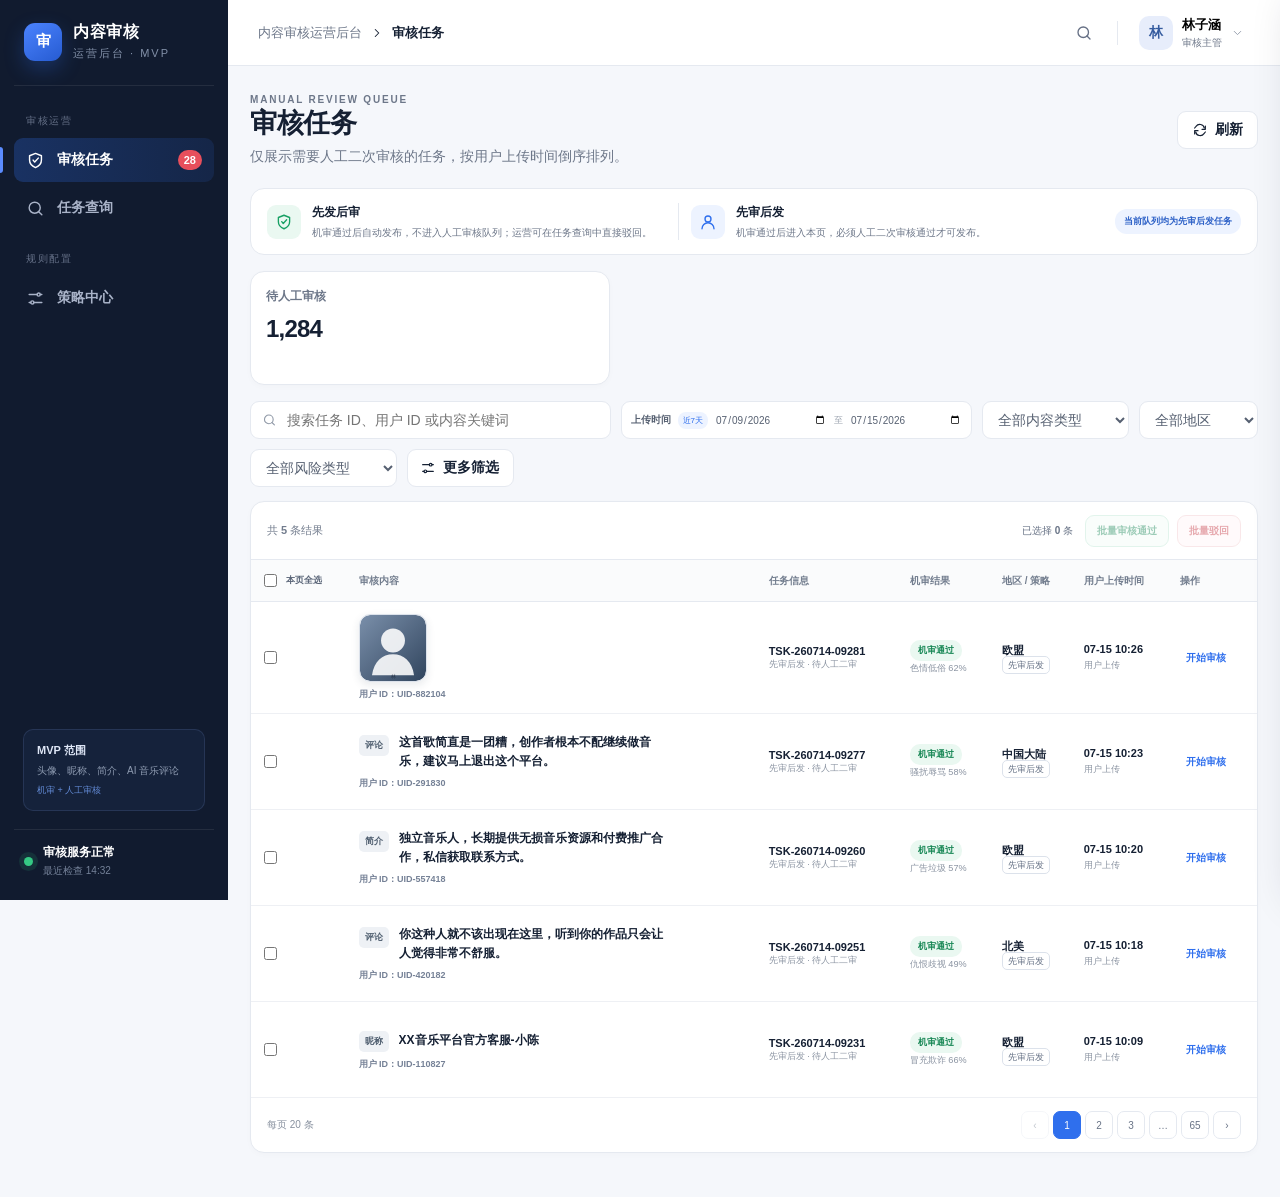
==== index.html @ bed33fac "Publish content review admin prototype" ====
<!doctype html>
<html lang="zh-CN">
<head>
  <meta charset="UTF-8" />
  <meta name="viewport" content="width=device-width, initial-scale=1.0" />
  <title>内容审核运营后台 · MVP</title>
  <link rel="stylesheet" href="styles.css" />
</head>
<body>
  <svg class="svg-defs" aria-hidden="true">
    <symbol id="i-check" viewBox="0 0 24 24"><path d="M9 11.5 11 14l4.5-5"/><path d="M12 3 4.5 6v5.5c0 4.6 3.2 7.8 7.5 9.5 4.3-1.7 7.5-4.9 7.5-9.5V6L12 3Z"/></symbol>
    <symbol id="i-search" viewBox="0 0 24 24"><circle cx="11" cy="11" r="7"/><path d="m20 20-4-4"/></symbol>
    <symbol id="i-sliders" viewBox="0 0 24 24"><path d="M4 7h10M18 7h2M4 17h2M10 17h10"/><circle cx="16" cy="7" r="2"/><circle cx="8" cy="17" r="2"/></symbol>
    <symbol id="i-chevron" viewBox="0 0 24 24"><path d="m9 18 6-6-6-6"/></symbol>
    <symbol id="i-refresh" viewBox="0 0 24 24"><path d="M20 6v5h-5M4 18v-5h5"/><path d="M18.5 9A7 7 0 0 0 6 6.5L4 9M5.5 15A7 7 0 0 0 18 17.5l2-2.5"/></symbol>
    <symbol id="i-alert" viewBox="0 0 24 24"><path d="M12 3 2.5 20h19L12 3Z"/><path d="M12 9v5M12 17.5h.01"/></symbol>
    <symbol id="i-clock" viewBox="0 0 24 24"><circle cx="12" cy="12" r="9"/><path d="M12 7v5l3 2"/></symbol>
    <symbol id="i-user" viewBox="0 0 24 24"><circle cx="12" cy="8" r="4"/><path d="M4 21a8 8 0 0 1 16 0"/></symbol>
    <symbol id="i-file" viewBox="0 0 24 24"><path d="M6 3h8l4 4v14H6z"/><path d="M14 3v5h5M9 13h6M9 17h6"/></symbol>
    <symbol id="i-x" viewBox="0 0 24 24"><path d="m6 6 12 12M18 6 6 18"/></symbol>
  </svg>

  <aside class="sidebar mvp-sidebar">
    <div class="brand"><div class="brand-mark">审</div><div><strong>内容审核</strong><span>运营后台 · MVP</span></div></div>
    <nav id="mainNav">
      <div class="nav-label">审核运营</div>
      <a href="#reviews" data-page="reviews" class="active"><svg><use href="#i-check"/></svg><span>审核任务</span><em>28</em></a>
      <a href="#tasks" data-page="tasks"><svg><use href="#i-search"/></svg><span>任务查询</span></a>
      <div class="nav-label">规则配置</div>
      <a href="#policies" data-page="policies"><svg><use href="#i-sliders"/></svg><span>策略中心</span></a>
    </nav>
    <div class="mvp-note"><b>MVP 范围</b><p>头像、昵称、简介、AI 音乐评论</p><span>机审 + 人工审核</span></div>
    <div class="sidebar-foot"><span class="status-dot"></span><div><b>审核服务正常</b><small>最近检查 14:32</small></div></div>
  </aside>

  <main class="main-shell">
    <header class="topbar">
      <div class="breadcrumb"><span>内容审核运营后台</span><svg><use href="#i-chevron"/></svg><strong id="crumbTitle">审核任务</strong></div>
      <div class="top-actions">
        <button class="icon-btn" id="globalSearch" title="搜索任务"><svg><use href="#i-search"/></svg></button>
        <div class="divider"></div>
        <button class="profile"><span class="avatar">林</span><span><b>林子涵</b><small>审核主管</small></span><svg><use href="#i-chevron"/></svg></button>
      </div>
    </header>

    <div class="page-wrap">
      <section class="page active" data-view="reviews">
        <div class="page-head compact">
          <div><p class="eyebrow">MANUAL REVIEW QUEUE</p><h1>审核任务</h1><p>仅展示需要人工二次审核的任务，按用户上传时间倒序排列。</p></div>
          <div class="head-actions"><button class="btn ghost"><svg><use href="#i-refresh"/></svg>刷新</button></div>
        </div>

        <div class="strategy-guide">
          <div><span class="strategy-icon auto"><svg><use href="#i-check"/></svg></span><div><b>先发后审</b><p>机审通过后自动发布，不进入人工审核队列；运营可在任务查询中直接驳回。</p></div></div>
          <div><span class="strategy-icon manual"><svg><use href="#i-user"/></svg></span><div><b>先审后发</b><p>机审通过后进入本页，必须人工二次审核通过才可发布。</p></div></div>
          <span class="guide-tip">当前队列均为先审后发任务</span>
        </div>

        <div class="metric-grid mvp-metrics mvp-task-metrics">
          <article class="metric-card"><span>待人工审核</span><strong>1,284</strong></article>
        </div>

        <div class="filter-bar time-filter-bar">
          <label class="search-box"><svg><use href="#i-search"/></svg><input id="reviewSearch" placeholder="搜索任务 ID、用户 ID 或内容关键词" /></label>
          <label class="date-range-filter" title="默认查询近 7 天上传的内容"><span>上传时间</span><em>近7天</em><input type="date" id="reviewStartDate" value="2026-07-09"/><i>至</i><input type="date" id="reviewEndDate" value="2026-07-15"/></label>
          <select id="contentTypeFilter"><option value="all">全部内容类型</option><option value="头像">用户头像</option><option value="昵称">用户昵称</option><option value="简介">用户简介</option><option value="评论">评论与回复</option></select>
          <select><option>全部地区</option><option>中国大陆</option><option>欧盟</option><option>北美</option><option>东南亚</option></select>
          <select><option>全部风险类型</option><option>色情低俗</option><option>骚扰辱骂</option><option>广告垃圾</option></select>
          <button class="btn filter"><svg><use href="#i-sliders"/></svg>更多筛选</button>
        </div>
        <article class="panel table-panel">
          <div class="table-meta review-table-meta"><span>共 <b id="reviewCount">8</b> 条结果</span><div class="batch-actions" id="batchActions"><span>已选择 <b id="selectedCount">0</b> 条</span><button class="btn batch-pass" id="batchPassBtn" disabled>批量审核通过</button><button class="btn batch-reject" id="batchRejectBtn" disabled>批量驳回</button></div></div>
          <div class="table-scroll"><table class="data-table review-data-table"><thead><tr><th><label class="select-page-control" title="勾选当前页面全部任务"><input type="checkbox" id="reviewSelectAll" aria-label="本页全选审核任务"/><span>本页全选</span></label></th><th class="review-content-column">审核内容</th><th>任务信息</th><th>机审结果</th><th>地区 / 策略</th><th>用户上传时间</th><th>操作</th></tr></thead><tbody id="reviewTable"></tbody></table></div>
          <div class="pagination"><span>每页 20 条</span><div><button disabled>‹</button><button class="active">1</button><button>2</button><button>3</button><button>…</button><button>65</button><button>›</button></div></div>
        </article>
      </section>

      <section class="page" data-view="tasks">
        <div class="page-head compact">
          <div><p class="eyebrow">CONTENT REVIEW EXPLORER</p><h1>任务查询</h1><p>展示需要运营追溯的用户上传内容，包括不检查直发、机审、人工审核及用户更改，并支持对已通过内容执行运营驳回。</p></div>
          <button class="btn ghost">导出查询结果</button>
        </div>

        <div class="terminal-rule"><svg><use href="#i-alert"/></svg><div><b>驳回是不可逆终态</b><p>无论采用哪种过审策略，运营均可驳回已通过内容；驳回后内容下架，任务不可再次编辑或改判。</p></div></div>

        <article class="panel search-hero task-search-hero"><h2>查找内容审查记录</h2><p>支持任务 ID、业务对象 ID、用户 ID 和内容关键词</p><div class="hero-search"><svg><use href="#i-search"/></svg><input id="taskSearch" placeholder="例如：TSK-260714-09281 或 UID-882104"/><button class="btn primary" id="taskSearchBtn">查询</button></div></article>

        <div class="filter-bar time-filter-bar">
          <label class="date-range-filter" title="默认查询近 7 天创建的审查记录"><span>记录时间</span><em>近7天</em><input type="date" id="taskStartDate" value="2026-07-09"/><i>至</i><input type="date" id="taskEndDate" value="2026-07-15"/></label>
          <select id="taskStatusFilter"><option value="all">全部任务状态</option><option value="待人工审核">待人工审核</option><option value="已通过">已通过</option><option value="机审驳回">机审驳回</option><option value="已驳回">已驳回</option><option value="用户更改">用户更改</option></select>
          <select id="taskModeFilter"><option value="all">全部过审策略</option><option value="不检查">不检查</option><option value="先发后审">先发后审</option><option value="先审后发">先审后发</option></select>
          <select id="taskContentTypeFilter"><option value="all">全部内容类型</option><option value="头像">用户头像</option><option value="昵称">用户昵称</option><option value="简介">用户简介</option><option value="评论">评论与回复</option></select>
          <select><option>全部地区</option><option>中国大陆</option><option>欧盟</option><option>北美</option></select>
          <div class="spacer"></div><span class="result-count">共 <b id="taskCount">8</b> 条</span>
        </div>

        <article class="panel table-panel"><div class="table-scroll"><table class="data-table"><thead><tr><th>任务 / 内容</th><th>用户</th><th>内容类型</th><th>记录时间</th><th>过审策略</th><th>审核链路</th><th>审核人员 / 管理账号</th><th>当前状态</th><th>发布时间</th><th>操作</th></tr></thead><tbody id="taskTable"></tbody></table></div><div class="pagination"><span>每页 20 条</span><div><button disabled>‹</button><button class="active">1</button><button>2</button><button>3</button><button>›</button></div></div></article>
      </section>

      <section class="page" data-view="policies">
        <div class="page-head compact"><div><p class="eyebrow">POLICY CENTER</p><h1>策略中心</h1><p>按国家配置过审策略，以及头像、昵称、简介和评论的审核范围。</p></div><button class="btn primary" id="newPolicy">新建策略</button></div>

        <div class="policy-definition-grid">
          <article class="definition-card auto-card"><div><span>策略 A</span><h2>先发后审</h2></div><strong>机审通过 → 自动发布</strong><p>机审通过后无需人工审核即可发布。运营复审通过后仍可再次驳回；驳回后不可编辑。</p></article>
          <article class="definition-card manual-card"><div><span>策略 B</span><h2>先审后发</h2></div><strong>机审通过 → 人工二审 → 发布</strong><p>机审通过后生成审核任务，人工审核通过后才发布。发布后仍可运营驳回；驳回后不可编辑。</p></article>
        </div>

        <div class="global-default-banner no-check-banner"><i class="soft amber"><svg><use href="#i-alert"/></svg></i><div><span>国家审核默认规则</span><b>未配置审核范围 · 不检查</b><p>用户上传内容不调用机审，写入业务库后立即公开并进入任务查询；运营可复审或直接驳回。平台默认资料等免审内容不进入任务查询。</p></div><div class="default-stats"><span><b id="configuredRegionCount">3</b>已配置国家</span><span><b>范围</b>不可重复</span></div></div>

        <div class="filter-bar"><label class="search-box"><svg><use href="#i-search"/></svg><input id="policySearch" placeholder="搜索策略名称或地区"/></label><select><option>全部状态</option><option>已生效</option></select><select><option>全部过审策略</option><option>先发后审</option><option>先审后发</option></select><div class="spacer"></div></div>
        <article class="panel table-panel"><div class="table-scroll"><table class="data-table"><thead><tr><th>策略名称</th><th>适用国家</th><th>过审策略</th><th>审核范围</th><th>机审通过后</th><th>状态</th><th>生效时间</th><th>操作</th></tr></thead><tbody id="policyTable"></tbody></table></div></article>
      </section>
    </div>
  </main>

  <div class="drawer-backdrop" id="drawerBackdrop"></div>
  <aside class="review-drawer" id="reviewDrawer" aria-hidden="true">
    <div class="drawer-head"><div><span class="badge warning">待人工二审</span><h2 id="drawerTitle">审核任务</h2><p id="drawerMeta">先审后发 · 机审已通过</p></div><button class="icon-btn" data-close-drawer><svg><use href="#i-x"/></svg></button></div>
    <div class="drawer-body" id="drawerBody"></div>
    <div class="drawer-actions"><button class="btn ghost" data-close-drawer>暂不处理</button><div><button class="btn danger" id="rejectTask">驳回并下架</button><button class="btn success-btn" id="passTask">人工审核通过</button></div></div>
  </aside>

  <div class="modal-backdrop" id="modalBackdrop"></div>
  <div class="modal" id="policyModal" aria-hidden="true">
    <div class="modal-head"><div><h2>新建地区策略</h2><p>选择过审策略和本期支持的内容审核范围。</p></div><button class="icon-btn" data-close-modal><svg><use href="#i-x"/></svg></button></div>
    <div class="modal-body">
      <div class="form-grid">
        <label class="full"><span>策略名称</span><input id="policyNameInput" placeholder="例如：欧盟用户资料先审策略"/></label>
        <label class="full"><span>适用国家（单选）</span><select id="policyCountrySelect"><option value="">请选择国家</option><option value="中国">中国</option><option value="美国">美国</option><option value="德国">德国</option><option value="日本">日本</option><option value="韩国">韩国</option><option value="新加坡">新加坡</option></select></label>
        <label class="full"><span>过审策略</span><select id="publishModeSelect"><option value="post">先发后审｜机审通过自动发布</option><option value="pre">先审后发｜人工二审通过后发布</option></select></label>
        <label class="full"><span>审核范围</span><div class="check-group policy-scope-group"><label><input type="checkbox" name="policyScope" value="头像" checked/>用户头像<small></small></label><label><input type="checkbox" name="policyScope" value="昵称" checked/>用户昵称<small></small></label><label><input type="checkbox" name="policyScope" value="简介" checked/>用户简介<small></small></label><label><input type="checkbox" name="policyScope" value="评论、回复" checked/>评论与回复<small></small></label></div></label>
      </div>
      <div class="form-notice" id="modeHelp"><svg><use href="#i-alert"/></svg><span>先发后审：机审通过后自动发布，无需人工审核；发布后仍可由运营驳回。</span></div>
      <div class="policy-effective-note">保存后策略立即生效。所选国家中，已被其他策略配置的审核范围会置灰且保持勾选，无法重复配置；未配置范围按“不检查”处理，内容直接公开、进入任务查询并支持运营驳回。</div>
    </div>
    <div class="modal-actions"><button class="btn ghost" data-close-modal>取消</button><button class="btn primary" id="savePolicy">保存并立即生效</button></div>
  </div>

  <div class="confirm-dialog" id="rejectConfirm" aria-hidden="true">
    <div class="confirm-icon"><svg><use href="#i-alert"/></svg></div><h2>确认驳回该内容？</h2><p>驳回后内容将立即下架，任务进入不可编辑终态，无法再次修改审核结论。</p><label><span>驳回原因</span><select id="rejectReason"><option value="">请选择原因</option><option>色情低俗</option><option>骚扰辱骂</option><option>广告垃圾</option><option>其他违规</option></select></label><div><button class="btn ghost" data-close-confirm>取消</button><button class="btn danger" id="confirmReject">确认驳回</button></div>
  </div>

  <div class="command-palette" id="commandPalette"><div class="command-box"><svg><use href="#i-search"/></svg><input autofocus placeholder="搜索任务或用户…"/><kbd>ESC</kbd></div><div class="command-results"><span>MVP 快速跳转</span><button data-route="reviews"><svg><use href="#i-check"/></svg>审核任务<small>1,284 条待处理</small></button><button data-route="tasks"><svg><use href="#i-search"/></svg>任务查询<small>查询与运营驳回</small></button><button data-route="policies"><svg><use href="#i-sliders"/></svg>策略中心<small>42 个运营地区</small></button></div></div>
  <div class="toast" id="toast"><svg><use href="#i-check"/></svg><span>操作成功</span></div>
  <script src="app.js"></script>
</body>
</html>
---- styles.css ----
:root{--bg:#f5f7fb;--panel:#fff;--ink:#152033;--muted:#6d7789;--line:#e5e9f0;--blue:#2f6fed;--blue-dark:#245ac4;--blue-soft:#edf3ff;--red:#dc3545;--red-soft:#fff0f1;--green:#18a064;--green-soft:#eaf8f1;--amber:#d98d13;--amber-soft:#fff6e6;--purple:#7957d5;--nav:#111b2f;--nav-muted:#8490a8;--shadow:0 8px 28px rgba(31,45,71,.07);--radius:14px}
*{box-sizing:border-box}html{font-family:Inter,"PingFang SC","Microsoft YaHei",Arial,sans-serif;color:var(--ink);background:var(--bg)}body{margin:0;min-width:1180px;font-size:14px}.svg-defs{position:absolute;width:0;height:0;overflow:hidden}svg{width:18px;height:18px;fill:none;stroke:currentColor;stroke-width:1.8;stroke-linecap:round;stroke-linejoin:round}
button,input,select{font:inherit}button{cursor:pointer}.sidebar{position:fixed;inset:0 auto 0 0;width:228px;background:var(--nav);color:#fff;padding:22px 14px;display:flex;flex-direction:column;z-index:20}.brand{display:flex;align-items:center;gap:11px;padding:0 10px 24px;border-bottom:1px solid rgba(255,255,255,.08)}.brand-mark{width:38px;height:38px;border-radius:11px;background:linear-gradient(145deg,#4b83ff,#265bd1);display:grid;place-items:center;font-size:15px;font-weight:800;box-shadow:0 8px 20px rgba(47,111,237,.28)}.brand strong{display:block;font-size:16px;letter-spacing:.5px}.brand span{display:block;font-size:11px;color:#8290a8;margin-top:3px;letter-spacing:2px}.sidebar nav{padding-top:16px;flex:1}.sidebar nav a{height:44px;margin:4px 0;display:flex;align-items:center;gap:12px;padding:0 12px;color:#a9b3c8;text-decoration:none;border-radius:9px;font-weight:600;position:relative;transition:.18s}.sidebar nav a:hover{color:#fff;background:rgba(255,255,255,.05)}.sidebar nav a.active{background:linear-gradient(90deg,rgba(47,111,237,.27),rgba(47,111,237,.13));color:#fff}.sidebar nav a.active:before{content:"";position:absolute;left:-14px;top:9px;height:26px;width:3px;background:#5b8cff;border-radius:0 3px 3px 0}.sidebar nav a svg{width:19px;height:19px}.sidebar nav a em{margin-left:auto;min-width:22px;height:20px;padding:0 6px;border-radius:10px;background:#e84f5c;color:#fff;font-style:normal;font-size:11px;display:grid;place-items:center}.nav-label{color:#657087;font-size:10px;letter-spacing:1.5px;padding:18px 12px 6px;text-transform:uppercase}.sidebar-foot{display:flex;align-items:center;gap:10px;padding:14px 10px 0;border-top:1px solid rgba(255,255,255,.08)}.status-dot{width:9px;height:9px;border-radius:50%;background:#35c984;box-shadow:0 0 0 5px rgba(53,201,132,.12)}.sidebar-foot b,.sidebar-foot small{display:block}.sidebar-foot b{font-size:12px}.sidebar-foot small{font-size:10px;color:#748198;margin-top:3px}
.main-shell{margin-left:228px;min-height:100vh}.topbar{height:66px;background:#fff;border-bottom:1px solid var(--line);position:sticky;top:0;z-index:15;display:flex;align-items:center;justify-content:space-between;padding:0 30px}.breadcrumb{display:flex;align-items:center;gap:8px;font-size:13px}.breadcrumb span{color:var(--muted)}.breadcrumb svg{width:14px}.top-actions{display:flex;align-items:center;gap:8px}.icon-btn{border:0;background:transparent;width:36px;height:36px;border-radius:9px;display:grid;place-items:center;color:#667085}.icon-btn:hover{background:#f1f4f9;color:var(--ink)}.notice-btn{position:relative}.notice-btn i{position:absolute;right:7px;top:6px;width:7px;height:7px;background:#e73c4b;border:2px solid #fff;border-radius:50%}.divider{height:24px;width:1px;background:var(--line);margin:0 7px}.profile{border:0;background:transparent;display:flex;align-items:center;gap:9px;text-align:left;padding:4px 6px;border-radius:9px}.profile:hover{background:#f6f7fa}.avatar{width:34px;height:34px;border-radius:10px;background:#e7edfb;color:#345b9f;display:grid;place-items:center;font-weight:700}.profile b,.profile small{display:block}.profile b{font-size:13px}.profile small{font-size:10px;color:var(--muted);margin-top:2px}.profile svg{width:13px;transform:rotate(90deg);color:#99a1af}
.page-wrap{padding:28px 30px 44px;max-width:1720px;margin:0 auto}.page{display:none}.page.active{display:block;animation:fade .22s ease}@keyframes fade{from{opacity:0;transform:translateY(4px)}to{opacity:1;transform:none}}.page-head{display:flex;align-items:flex-end;justify-content:space-between;margin-bottom:22px}.page-head.compact{align-items:center}.eyebrow{font-size:10px;letter-spacing:1.8px;color:#7b8ca6;font-weight:800;margin:0 0 7px}.page-head h1{font-size:27px;margin:0 0 7px;letter-spacing:-.4px}.page-head p{margin:0;color:var(--muted)}.page-head p b{font-weight:700}.head-actions{display:flex;gap:10px}.btn{border:1px solid var(--line);border-radius:9px;padding:9px 14px;background:#fff;color:var(--ink);display:inline-flex;align-items:center;justify-content:center;gap:7px;font-weight:650;min-height:38px}.btn:hover{border-color:#b9c5d8}.btn svg{width:16px}.btn.primary{background:var(--blue);border-color:var(--blue);color:#fff;box-shadow:0 6px 15px rgba(47,111,237,.2)}.btn.primary:hover{background:var(--blue-dark)}.btn.ghost{background:#fff}.btn.filter{padding-left:12px}.btn.danger{background:var(--red);color:#fff;border-color:var(--red)}.btn.success-btn{background:var(--green);color:#fff;border-color:var(--green)}.text-red{color:var(--red)!important}.text-green{color:var(--green)!important}.text-amber{color:var(--amber)!important}.up{color:var(--green)}.down{color:#2f6fed}.alert-banner{background:#fff9ed;border:1px solid #f4deb3;border-radius:11px;min-height:66px;display:flex;align-items:center;padding:12px 16px;margin-bottom:18px;gap:12px}.alert-icon{width:36px;height:36px;border-radius:9px;background:#fff0cf;color:#c07808;display:grid;place-items:center}.alert-banner b{font-size:13px}.alert-banner p{margin:4px 0 0;color:#7e6844;font-size:12px}.alert-banner button{margin-left:auto;border:0;background:transparent;color:#9b6308;font-weight:700}.alert-banner>span{font-size:11px;color:#aa936c;margin-left:12px}
.metric-grid{display:grid;grid-template-columns:repeat(4,1fr);gap:15px;margin-bottom:16px}.metric-card{background:#fff;border:1px solid var(--line);border-radius:var(--radius);padding:17px 18px;position:relative;min-height:146px;box-shadow:0 2px 6px rgba(30,44,68,.02);overflow:hidden}.metric-card>span,.metric-top>span{font-size:12px;color:var(--muted);font-weight:600}.metric-card strong{display:block;font-size:27px;letter-spacing:-.8px;margin-top:13px}.metric-card p{margin:7px 0 0;color:#8a93a2;font-size:11px}.metric-top{display:flex;justify-content:space-between;align-items:center}.soft{display:grid;place-items:center;width:34px;height:34px;border-radius:9px}.soft.blue{background:var(--blue-soft);color:var(--blue)}.soft.amber{background:var(--amber-soft);color:var(--amber)}.soft.red{background:var(--red-soft);color:var(--red)}.soft.green{background:var(--green-soft);color:var(--green)}.spark{position:absolute;right:15px;bottom:15px;width:112px;height:46px;display:flex;gap:5px;align-items:flex-end}.spark i{width:9px;background:#dbe7ff;border-radius:3px 3px 1px 1px}.spark i:nth-last-child(-n+3){background:#7ca2f7}.metric-foot{display:flex;gap:6px;margin-top:13px}.metric-foot span{background:#f6f7f9;border-radius:6px;padding:5px 7px;font-size:10px;color:#687386}.metric-foot span:first-child{background:#fff0f1;color:#c52f3c}.progress{height:5px;background:#eaf0ed;border-radius:4px;margin-top:17px}.progress i{display:block;height:100%;background:var(--green);border-radius:4px}.donut.mini{position:absolute;right:17px;bottom:16px;width:47px;height:47px;border-radius:50%;background:conic-gradient(var(--red) calc(var(--value)*1%),#f4e3e5 0);display:grid;place-items:center}.donut.mini:before{content:"";position:absolute;width:35px;height:35px;background:#fff;border-radius:50%}.donut.mini span{font-size:8px;z-index:1;color:var(--red);font-weight:700}
.dashboard-grid{display:grid;grid-template-columns:minmax(0,1.7fr) minmax(330px,.8fr);gap:16px;margin-top:16px}.dashboard-grid.lower{grid-template-columns:minmax(0,1.45fr) minmax(350px,1fr)}.panel{background:#fff;border:1px solid var(--line);border-radius:var(--radius);box-shadow:0 2px 6px rgba(30,44,68,.02)}.panel-head{display:flex;align-items:center;justify-content:space-between;padding:18px 20px 12px}.panel-head h2{font-size:15px;margin:0 0 4px}.panel-head p{font-size:11px;color:var(--muted);margin:0}.segmented{display:flex;background:#f3f5f8;padding:3px;border-radius:8px}.segmented button{border:0;background:transparent;padding:5px 9px;border-radius:6px;color:#7c8491;font-size:10px}.segmented button.active{background:#fff;color:var(--ink);box-shadow:0 1px 4px rgba(20,30,50,.12)}.chart-legend{display:flex;gap:16px;padding:0 20px;font-size:10px;color:#768092}.chart-legend span{display:flex;align-items:center;gap:6px}.chart-legend i{width:8px;height:8px;border-radius:50%}.legend-blue{background:var(--blue)}.legend-red{background:#e15b66}.line-chart{height:260px;position:relative;padding:10px 20px 28px 45px}.line-chart svg{position:absolute;left:45px;right:20px;top:10px;width:calc(100% - 65px);height:210px;overflow:visible}.line-chart .area{fill:url(#areaBlue);stroke:none}.line-chart .line{fill:none;stroke-width:2.5;vector-effect:non-scaling-stroke}.blue-line{stroke:var(--blue)}.red-line{stroke:#e15b66}.grid-lines{position:absolute;left:45px;right:20px;top:10px;height:210px;display:flex;flex-direction:column;justify-content:space-between}.grid-lines i{border-top:1px dashed #e7ebf1}.ylabels{position:absolute;left:18px;top:3px;height:220px;display:flex;flex-direction:column;justify-content:space-between;font-size:9px;color:#9aa2af}.xlabels{position:absolute;bottom:8px;left:45px;right:20px;display:flex;justify-content:space-between;color:#9aa2af;font-size:9px}.dist-body{display:flex;align-items:center;gap:32px;padding:14px 26px 27px}.donut.large{width:146px;height:146px;border-radius:50%;background:conic-gradient(#2f6fed 0 60%,#7e68d8 60% 82%,#33b89a 82% 100%);display:grid;place-items:center;position:relative}.donut.large:before{content:"";position:absolute;width:92px;height:92px;border-radius:50%;background:#fff}.donut.large>span{z-index:1;text-align:center}.donut.large b,.donut.large small{display:block}.donut.large b{font-size:18px}.donut.large small{font-size:10px;color:var(--muted);margin-top:3px}.dist-body ul{list-style:none;padding:0;margin:0;flex:1}.dist-body li{display:grid;grid-template-columns:12px 1fr auto;align-items:center;gap:7px;padding:10px 0;border-bottom:1px solid #f0f2f6;font-size:11px}.dist-body li:last-child{border:0}.dist-body li small{grid-column:2/4;color:#9aa2ae}.dot{width:8px;height:8px;border-radius:50%}.comment{background:var(--blue)}.avatar-dot{background:#7e68d8}.nickname{background:#33b89a}.text-btn{border:0;background:transparent;color:var(--blue);font-size:11px;font-weight:650;display:flex;align-items:center;gap:5px}.text-btn svg{width:13px}.queue-list{padding:0 20px 14px}.queue-row{display:grid;grid-template-columns:42px 1fr auto auto;gap:12px;align-items:center;padding:12px 0;border-top:1px solid #edf0f4}.content-thumb{width:40px;height:40px;border-radius:9px;display:grid;place-items:center;font-size:17px;background:#edf2fb;overflow:hidden}.content-thumb.avatar-img{background:linear-gradient(145deg,#d7e5f4,#8ea5bf);color:#fff}.content-thumb.comment-img{background:#f1edff;color:#7659ca}.content-thumb.name-img{background:#e8f7f2;color:#229a78}.queue-row b,.queue-row small{display:block}.queue-row b{font-size:12px;margin-bottom:4px}.queue-row small{color:#8a93a2;font-size:10px}.sla{font-size:10px;color:#7f8794;text-align:right}.sla strong{color:#d64a57;font-size:11px}.queue-row .btn{min-height:30px;padding:5px 10px;font-size:10px}.health-list{padding:0 20px 16px}.health-row{padding:13px 0;border-top:1px solid #edf0f4}.health-top{display:flex;align-items:center}.provider-logo{width:30px;height:30px;border-radius:8px;display:grid;place-items:center;background:#edf3ff;color:#2f6fed;font-weight:800;font-size:11px;margin-right:9px}.health-top b{font-size:12px}.health-top small{display:block;color:#8c95a3;font-size:9px;margin-top:2px}.health-state{margin-left:auto;font-size:10px;padding:4px 7px;border-radius:10px}.health-state.ok{background:var(--green-soft);color:var(--green)}.health-state.warn{background:var(--amber-soft);color:var(--amber)}.health-values{display:grid;grid-template-columns:repeat(3,1fr);margin-top:10px}.health-values span{font-size:9px;color:#9aa2af}.health-values b{display:block;color:var(--ink);font-size:11px;margin-top:3px}
.tabs{display:flex;gap:24px;border-bottom:1px solid var(--line);margin-bottom:16px}.tabs button{border:0;background:transparent;color:#747e8f;padding:5px 1px 12px;font-weight:650;position:relative}.tabs button.active{color:var(--blue)}.tabs button.active:after{content:"";position:absolute;left:0;right:0;bottom:-1px;height:2px;background:var(--blue)}.tabs em{font-style:normal;margin-left:4px;font-size:10px;background:#f0f2f6;padding:2px 5px;border-radius:8px}.tabs button.active em{background:var(--blue-soft)}.filter-bar{display:flex;gap:10px;align-items:center;margin-bottom:14px}.search-box{height:38px;min-width:320px;max-width:420px;flex:1;border:1px solid var(--line);border-radius:9px;background:#fff;display:flex;align-items:center;padding:0 11px;gap:8px}.search-box svg{width:16px;color:#919aa8}.search-box input,.hero-search input{border:0;outline:0;width:100%;background:transparent;color:var(--ink)}.filter-bar select,.form-grid select,.form-grid input{height:38px;border:1px solid var(--line);border-radius:9px;background:#fff;padding:0 30px 0 11px;color:#566071;outline:0}.filter-bar select:focus,.form-grid select:focus,.form-grid input:focus{border-color:#8caef4;box-shadow:0 0 0 3px rgba(47,111,237,.09)}.filter-bar .spacer{flex:1}.table-panel{overflow:hidden}.table-meta{height:50px;padding:0 16px;display:flex;align-items:center;justify-content:space-between;border-bottom:1px solid var(--line);font-size:11px;color:#727c8d}.table-meta>div{display:flex;gap:16px}.plain-btn{border:0;background:transparent;color:#647084;font-size:11px}.table-scroll{overflow-x:auto}.data-table{border-collapse:collapse;width:100%;white-space:nowrap}.data-table th{text-align:left;background:#fafbfc;color:#727d8e;font-size:10px;padding:11px 12px;border-bottom:1px solid var(--line);font-weight:700}.data-table td{padding:12px;border-bottom:1px solid #eef0f4;font-size:11px;vertical-align:middle}.data-table tr:hover td{background:#fbfcff}.data-table small{color:#8b94a2}.cell-content{display:flex;align-items:center;gap:9px}.cell-content .content-thumb{width:36px;height:36px}.cell-content b,.cell-content small{display:block;max-width:210px;overflow:hidden;text-overflow:ellipsis}.cell-content b{font-size:11px;margin-bottom:3px}.badge{display:inline-flex;align-items:center;justify-content:center;border-radius:10px;padding:4px 8px;font-size:9px;font-weight:700}.badge.warning{background:var(--amber-soft);color:#ad6c00}.badge.danger{background:var(--red-soft);color:#ce3542}.badge.success{background:var(--green-soft);color:#168654}.badge.info{background:var(--blue-soft);color:#2b64d6}.badge.neutral{background:#f0f2f5;color:#687385}.mode-tag{font-size:9px;border:1px solid #dce2eb;border-radius:5px;padding:3px 5px;color:#647084}.table-action{border:0;background:transparent;color:var(--blue);font-weight:700;font-size:10px}.sla-cell{min-width:82px}.sla-line{height:4px;background:#eef0f4;border-radius:3px;width:72px;margin-top:5px}.sla-line i{display:block;height:100%;border-radius:3px;background:var(--green)}.sla-line.warn i{background:var(--amber)}.sla-line.danger i{background:var(--red)}.pagination{height:54px;padding:0 16px;display:flex;align-items:center;justify-content:space-between;color:#87909e;font-size:10px}.pagination div{display:flex;gap:4px}.pagination button{width:28px;height:28px;border:1px solid var(--line);background:#fff;border-radius:7px;color:#687386}.pagination button.active{background:var(--blue);color:#fff;border-color:var(--blue)}.pagination button:disabled{opacity:.4}
.search-hero{padding:26px;margin-bottom:16px;background:linear-gradient(120deg,#fff 0,#fff 65%,#eef4ff 100%)}.search-hero h2{margin:0 0 5px;font-size:18px}.search-hero p{margin:0 0 17px;color:var(--muted);font-size:11px}.hero-search{height:48px;max-width:800px;background:#fff;border:1px solid #d7deea;box-shadow:0 5px 18px rgba(50,73,108,.08);display:flex;align-items:center;padding:0 6px 0 14px;gap:10px;border-radius:11px}.hero-search svg{color:#8893a3}.hero-search .btn{min-height:36px}.quick-tags{margin-top:13px;display:flex;gap:8px;align-items:center}.quick-tags span{font-size:10px;color:#8a94a3}.quick-tags button{border:0;background:#f0f3f8;border-radius:12px;padding:5px 9px;font-size:9px;color:#667184}.stats-row{display:grid;grid-template-columns:repeat(4,1fr);background:#fff;border:1px solid var(--line);border-radius:12px;margin-bottom:16px}.stats-row div{padding:15px 20px;border-right:1px solid var(--line)}.stats-row div:last-child{border:0}.stats-row span,.stats-row b{display:block}.stats-row span{font-size:10px;color:var(--muted)}.stats-row b{font-size:18px;margin-top:5px}
.policy-summary{display:grid;grid-template-columns:1.6fr repeat(3,1fr);gap:0;background:#fff;border:1px solid var(--line);border-radius:var(--radius);margin-bottom:16px;overflow:hidden}.coverage,.summary-item{padding:17px 20px;border-right:1px solid var(--line)}.summary-item:last-child{border:0}.coverage-head{display:flex;justify-content:space-between;font-size:11px}.coverage-head b{color:var(--green)}.coverage-bar{height:6px;border-radius:4px;background:#edf1f4;margin:11px 0 7px}.coverage-bar i{display:block;height:100%;background:var(--green);border-radius:4px}.coverage p{margin:0;color:#8a94a3;font-size:9px}.summary-item{display:flex;align-items:center;gap:12px}.summary-item span,.summary-item b{display:block}.summary-item b{font-size:20px;margin-bottom:3px}.summary-item span{font-size:10px;color:var(--muted)}
.provider-grid{display:grid;grid-template-columns:repeat(3,1fr);gap:15px;margin-bottom:16px}.provider-card{padding:18px}.provider-card-head{display:flex;align-items:center}.provider-card .provider-logo{width:42px;height:42px;font-size:15px}.provider-title b,.provider-title span{display:block}.provider-title b{font-size:14px}.provider-title span{font-size:9px;color:#8992a0;margin-top:4px}.provider-card .health-state{margin-left:auto}.provider-card-stats{display:grid;grid-template-columns:repeat(3,1fr);margin:18px 0 14px;padding:13px 0;background:#f8f9fb;border-radius:9px}.provider-card-stats div{text-align:center;border-right:1px solid #e6eaf0}.provider-card-stats div:last-child{border:0}.provider-card-stats span,.provider-card-stats b{display:block}.provider-card-stats span{font-size:9px;color:#929aa7}.provider-card-stats b{font-size:13px;margin-top:5px}.provider-models{display:flex;justify-content:space-between;font-size:10px;color:#788293}.provider-models b{color:var(--ink)}.routing-grid{padding:0 20px 20px}.routing-grid>div{display:grid;grid-template-columns:1.5fr repeat(3,1fr) 1fr;align-items:center;border-bottom:1px solid #edf0f4;min-height:48px;font-size:10px}.routing-grid .route-head{background:#f8f9fb;border-radius:8px;min-height:36px;color:#798395;padding:0 10px}.routing-grid>div:not(.route-head){padding:0 10px}.routing-grid>div span{position:relative}.routing-grid>div span i{display:inline-block;height:5px;background:#7ca2f6;border-radius:3px;margin-right:5px;max-width:45px}.routing-grid em{font-style:normal;color:#687486}.mini-metrics .metric-card{min-height:112px}.mini-metrics .metric-card strong{font-size:23px;margin-top:10px}.link-button{border:0;background:transparent;color:var(--blue);padding:0}.report-filter{background:#fff;border:1px solid var(--line);padding:10px;border-radius:10px}.provider-bars{padding:6px 20px 21px}.provider-bar{margin:17px 0}.provider-bar-top{display:flex;justify-content:space-between;font-size:10px}.provider-bar-top span{color:#7c8695}.provider-bar-track{height:9px;background:#eef1f5;border-radius:5px;margin-top:8px;overflow:hidden}.provider-bar-track i{display:block;height:100%;border-radius:5px;background:linear-gradient(90deg,#316fed,#78a0f8)}.reason-list{padding:5px 20px 18px}.reason-row{display:grid;grid-template-columns:100px 1fr 38px;align-items:center;gap:10px;margin:12px 0;font-size:10px}.reason-row span:last-child{text-align:right;color:#6d7788}.reason-track{height:7px;background:#eef1f5;border-radius:4px}.reason-track i{display:block;height:100%;border-radius:4px;background:#7d68d8}.report-table{margin-top:16px}.setting-grid{display:grid;grid-template-columns:repeat(3,1fr);gap:15px;margin-bottom:16px}.setting-card{display:flex;align-items:center;padding:20px;gap:13px}.setting-card>i{flex:0 0 auto}.setting-card h2{font-size:14px;margin:0 0 5px}.setting-card p{font-size:10px;color:#798395;margin:0 0 9px}.setting-card span{font-size:9px;color:#9aa2ae}.setting-card button{margin-left:auto}
.drawer-backdrop,.modal-backdrop{position:fixed;inset:0;background:rgba(12,21,37,.28);z-index:40;opacity:0;pointer-events:none;transition:.2s}.drawer-backdrop.open,.modal-backdrop.open{opacity:1;pointer-events:auto}.review-drawer{position:fixed;z-index:45;right:0;top:0;bottom:0;width:520px;background:#fff;box-shadow:-12px 0 40px rgba(17,27,47,.16);transform:translateX(105%);transition:.25s ease;display:flex;flex-direction:column}.review-drawer.open{transform:none}.drawer-head{display:flex;align-items:flex-start;justify-content:space-between;padding:22px 24px;border-bottom:1px solid var(--line)}.drawer-head h2{margin:10px 0 4px;font-size:18px}.drawer-head p{margin:0;color:var(--muted);font-size:10px}.drawer-body{padding:20px 24px;overflow:auto;flex:1}.review-preview{background:#f7f8fa;border:1px solid var(--line);border-radius:12px;min-height:210px;display:grid;place-items:center;margin-bottom:18px;position:relative}.avatar-preview{width:130px;height:130px;border-radius:50%;background:linear-gradient(145deg,#b8cce0,#6f849b);display:grid;place-items:center;color:#fff;font-size:42px;border:6px solid #fff;box-shadow:0 5px 20px rgba(44,63,88,.18)}.text-preview{width:90%;background:#fff;border:1px solid #e4e8ee;border-radius:10px;padding:18px;line-height:1.7;font-size:14px}.preview-label{position:absolute;left:12px;top:12px;background:#fff;border-radius:7px;padding:5px 7px;font-size:9px;color:#788293}.drawer-section{border-top:1px solid var(--line);padding:16px 0}.drawer-section h3{font-size:12px;margin:0 0 11px}.detail-grid{display:grid;grid-template-columns:1fr 1fr;gap:10px 18px}.detail-grid span{font-size:9px;color:#8993a2}.detail-grid b{display:block;font-size:11px;margin-top:4px}.risk-box{border:1px solid #f0d0d3;background:#fff6f7;border-radius:9px;padding:11px}.risk-box-top{display:flex;justify-content:space-between}.risk-box p{font-size:10px;color:#81565a;margin:8px 0 0}.timeline{list-style:none;padding:0;margin:0}.timeline li{position:relative;padding:0 0 15px 18px;font-size:10px;color:#707b8c}.timeline li:before{content:"";position:absolute;left:0;top:3px;width:7px;height:7px;border-radius:50%;background:#7ca1ef}.timeline li:not(:last-child):after{content:"";position:absolute;left:3px;top:11px;bottom:2px;border-left:1px solid #dce2ea}.timeline b{color:var(--ink);display:block;margin-bottom:3px}.drawer-actions{padding:14px 20px;border-top:1px solid var(--line);display:flex;justify-content:space-between;background:#fff}.drawer-actions>div{display:flex;gap:9px}
.modal{position:fixed;z-index:50;left:50%;top:50%;width:570px;background:#fff;border-radius:15px;box-shadow:0 24px 70px rgba(18,29,48,.25);transform:translate(-50%,-47%) scale(.97);opacity:0;pointer-events:none;transition:.2s}.modal.open{opacity:1;pointer-events:auto;transform:translate(-50%,-50%) scale(1)}.modal-head{padding:20px 22px;border-bottom:1px solid var(--line);display:flex;justify-content:space-between}.modal-head h2{margin:0 0 5px;font-size:18px}.modal-head p{margin:0;color:var(--muted);font-size:10px}.modal-body{padding:20px 22px}.form-grid{display:grid;grid-template-columns:1fr 1fr;gap:15px}.form-grid label>span{display:block;font-size:10px;font-weight:650;margin-bottom:6px;color:#596477}.form-grid label.full{grid-column:1/-1}.form-grid input,.form-grid select{width:100%}.check-group{height:38px;display:flex;align-items:center;gap:20px;border:1px solid var(--line);border-radius:9px;padding:0 11px}.check-group label{font-size:10px;display:flex;align-items:center;gap:5px}.input-suffix{display:flex}.input-suffix input{border-radius:9px 0 0 9px}.input-suffix span{width:38px;border:1px solid var(--line);border-left:0;border-radius:0 9px 9px 0;display:grid!important;place-items:center;margin:0!important;background:#f7f8fa}.form-notice{display:flex;gap:8px;align-items:flex-start;background:#fff8e8;color:#8e670d;border-radius:8px;padding:10px;margin-top:15px;font-size:10px}.form-notice svg{width:15px;flex:0 0 auto}.modal-actions{padding:13px 22px;border-top:1px solid var(--line);display:flex;justify-content:flex-end;gap:9px}
.command-palette{position:fixed;z-index:70;left:50%;top:90px;width:570px;transform:translate(-50%,-10px);opacity:0;pointer-events:none;background:#fff;border-radius:14px;box-shadow:0 22px 70px rgba(18,29,48,.28);overflow:hidden;transition:.18s}.command-palette.open{opacity:1;pointer-events:auto;transform:translate(-50%,0)}.command-palette.open:before{content:"";position:fixed;inset:-100vh -100vw;background:rgba(13,21,35,.3);z-index:-1}.command-box{height:58px;display:flex;align-items:center;gap:10px;padding:0 16px;border-bottom:1px solid var(--line)}.command-box input{flex:1;border:0;outline:0}.command-box kbd{background:#f1f3f6;color:#7c8696;border-radius:5px;padding:3px 6px;font-size:9px}.command-results{padding:10px}.command-results>span{display:block;font-size:9px;color:#9aa3b0;padding:4px 8px}.command-results button{border:0;background:transparent;width:100%;height:46px;border-radius:8px;display:grid;grid-template-columns:30px 1fr auto;align-items:center;text-align:left;color:var(--ink)}.command-results button:hover{background:#f2f5fa}.command-results button svg{margin-left:7px;color:var(--blue)}.command-results button small{color:#8d96a4;margin-right:8px}.toast{position:fixed;z-index:80;left:50%;bottom:28px;transform:translate(-50%,30px);opacity:0;pointer-events:none;background:#172237;color:#fff;border-radius:9px;padding:11px 16px;display:flex;align-items:center;gap:8px;box-shadow:0 12px 30px rgba(16,26,43,.25);font-size:11px;transition:.22s}.toast.show{opacity:1;transform:translate(-50%,0)}.toast svg{color:#55d799;width:16px}
@media(max-width:1280px){.page-wrap{padding-left:22px;padding-right:22px}.metric-grid{gap:10px}.metric-card{padding:15px}.dashboard-grid{grid-template-columns:minmax(0,1.45fr) minmax(310px,.85fr)}.dist-body{gap:18px;padding-left:18px;padding-right:18px}.donut.large{width:120px;height:120px}.donut.large:before{width:76px;height:76px}.filter-bar .search-box{min-width:260px}.data-table th,.data-table td{padding-left:9px;padding-right:9px}}

/* MVP scope */
.mvp-sidebar nav{padding-top:10px}.mvp-note{margin:12px 9px 18px;padding:13px;border:1px solid rgba(116,145,202,.18);background:rgba(65,101,169,.10);border-radius:10px}.mvp-note b,.mvp-note span{display:block}.mvp-note b{font-size:11px;color:#dfe7f7}.mvp-note p{font-size:10px;color:#8e9bb1;margin:6px 0}.mvp-note span{font-size:9px;color:#638bd6}.strategy-guide{display:grid;grid-template-columns:1fr 1fr auto;gap:12px;align-items:center;background:#fff;border:1px solid var(--line);border-radius:var(--radius);padding:14px 16px;margin-bottom:16px}.strategy-guide>div{display:flex;align-items:center;gap:11px;padding-right:12px;border-right:1px solid var(--line)}.strategy-guide>div:nth-child(2){border-right:0}.strategy-guide b{font-size:12px}.strategy-guide p{margin:4px 0 0;color:var(--muted);font-size:10px;line-height:1.5}.strategy-icon{width:34px;height:34px;display:grid;place-items:center;border-radius:9px;flex:0 0 auto}.strategy-icon.auto{color:var(--green);background:var(--green-soft)}.strategy-icon.manual{color:var(--blue);background:var(--blue-soft)}.guide-tip{font-size:9px;font-weight:700;color:#2d61c7;background:#edf3ff;border-radius:12px;padding:6px 9px;white-space:nowrap}.mvp-metrics .metric-card{min-height:114px}.mvp-metrics .metric-card strong{font-size:24px;margin-top:10px}.terminal-rule{display:flex;align-items:flex-start;gap:11px;background:#fff4f4;border:1px solid #f1ced1;border-radius:11px;padding:13px 15px;margin-bottom:16px;color:#9c2d38}.terminal-rule svg{width:18px;flex:0 0 auto}.terminal-rule b{font-size:12px}.terminal-rule p{margin:4px 0 0;font-size:10px;color:#a45b62}.task-search-hero{padding:20px 22px}.result-count{font-size:10px;color:#7d8796}.locked-state{color:#bf4b55!important}.danger-link{color:var(--red)}.disabled-action{font-size:10px;color:#a1a8b3}.policy-definition-grid{display:grid;grid-template-columns:1fr 1fr;gap:15px;margin-bottom:16px}.definition-card{background:#fff;border:1px solid var(--line);border-radius:var(--radius);padding:18px 20px;position:relative;overflow:hidden}.definition-card:after{content:"";position:absolute;width:110px;height:110px;border-radius:50%;right:-36px;top:-52px;opacity:.12}.auto-card:after{background:var(--green)}.manual-card:after{background:var(--blue)}.definition-card>div{display:flex;align-items:center;gap:9px}.definition-card>div span{font-size:9px;padding:4px 7px;border-radius:9px;font-weight:700}.auto-card>div span{background:var(--green-soft);color:var(--green)}.manual-card>div span{background:var(--blue-soft);color:var(--blue)}.definition-card h2{font-size:17px;margin:0}.definition-card strong{display:block;margin-top:16px;font-size:14px}.definition-card p{font-size:10px;color:var(--muted);line-height:1.6;margin:7px 0 0;max-width:85%}.mvp-policy-summary{grid-template-columns:1.6fr 1fr 1fr}.review-flow{display:flex;align-items:center;gap:6px}.review-flow span{font-size:9px;color:#8b94a2;background:#f1f3f6;border-radius:8px;padding:6px 8px}.review-flow span.done{background:var(--green-soft);color:var(--green)}.review-flow span.current{background:var(--blue-soft);color:var(--blue);font-weight:700}.review-flow i{font-style:normal;color:#a5acb6}.drawer-rule{font-size:10px;line-height:1.6;color:#687386;background:#f7f8fa;border-radius:8px;padding:10px;margin:0}.confirm-dialog{position:fixed;z-index:55;left:50%;top:50%;width:420px;background:#fff;border-radius:15px;box-shadow:0 24px 70px rgba(18,29,48,.25);transform:translate(-50%,-47%) scale(.97);opacity:0;pointer-events:none;transition:.2s;padding:24px;text-align:center}.confirm-dialog.open{opacity:1;pointer-events:auto;transform:translate(-50%,-50%) scale(1)}.confirm-icon{width:44px;height:44px;border-radius:50%;margin:0 auto 12px;background:var(--red-soft);color:var(--red);display:grid;place-items:center}.confirm-dialog h2{font-size:18px;margin:0 0 7px}.confirm-dialog>p{font-size:10px;color:var(--muted);line-height:1.6;margin:0 auto 18px;max-width:330px}.confirm-dialog>label{text-align:left;display:block}.confirm-dialog>label span{display:block;font-size:10px;font-weight:700;margin-bottom:6px}.confirm-dialog select{width:100%;height:38px;border:1px solid var(--line);border-radius:9px;padding:0 10px;background:#fff}.confirm-dialog>div:last-child{display:flex;justify-content:flex-end;gap:9px;margin-top:18px}

/* Review content readability and batch actions */
.review-table-meta{min-height:58px;height:auto}.batch-actions{display:flex!important;align-items:center;gap:8px!important}.batch-actions>span{font-size:10px;color:#687386;margin-right:4px}.batch-actions .btn{min-height:32px;padding:6px 11px;font-size:10px}.batch-actions .btn:disabled{cursor:not-allowed;opacity:.42}.batch-pass{border-color:#b9e5d1!important;color:#138453!important;background:#f0faf5!important}.batch-reject{border-color:#f0c7cb!important;color:#c4313e!important;background:#fff4f5!important}.review-content-column{min-width:285px}.review-data-table td{height:96px}.review-data-table tr.selected td{background:#f4f7ff}.review-content-stack{display:flex;flex-direction:column;align-items:flex-start;gap:6px;min-width:250px}.content-owner-id{font-size:9px;color:#758196;font-weight:600;white-space:nowrap}.review-content{position:relative;display:flex;align-items:center;min-width:250px;max-width:340px;cursor:default}.image-content{width:72px;min-width:72px}.image-content>img{display:block;width:68px;height:68px;border-radius:11px;object-fit:cover;border:1px solid #dce2eb;box-shadow:0 3px 9px rgba(31,45,71,.10)}.text-content{gap:10px}.content-type-label{flex:0 0 auto;align-self:flex-start;margin-top:2px;font-size:9px;font-weight:700;color:#516071;background:#eef1f5;border-radius:5px;padding:4px 6px}.text-content>p{margin:0;font-size:12px;font-weight:650;line-height:1.55;white-space:normal;display:-webkit-box;-webkit-box-orient:vertical;-webkit-line-clamp:2;overflow:hidden;word-break:break-all;max-width:275px}.detail-popover{position:absolute;z-index:30;left:0;top:calc(100% + 8px);opacity:0;visibility:hidden;transform:translateY(-4px);transition:.16s;background:#172237;color:#fff;border-radius:10px;box-shadow:0 14px 35px rgba(17,27,47,.28);pointer-events:none}.hover-detail:hover .detail-popover,.hover-detail:focus .detail-popover{opacity:1;visibility:visible;transform:none}.detail-popover:before{content:"";position:absolute;left:24px;top:-6px;width:12px;height:12px;background:#172237;transform:rotate(45deg)}.image-popover{display:flex;gap:12px;width:315px;padding:12px}.image-popover img{width:112px;height:112px;object-fit:cover;border-radius:9px}.image-popover>div{padding-top:8px}.image-popover b,.image-popover span,.image-popover small{display:block}.image-popover b{font-size:12px}.image-popover span{font-size:10px;color:#b6c0d0;margin-top:8px}.image-popover small{font-size:9px;color:#7f8ba0;line-height:1.5;margin-top:14px}.text-popover{width:370px;padding:14px 16px}.text-popover b{font-size:11px}.text-popover p{font-size:12px;line-height:1.65;margin:9px 0;color:#f5f7fb;white-space:normal}.text-popover span{font-size:9px;color:#98a5b8}.review-avatar-large{object-fit:cover;padding:0!important}.user-change-state{color:#687386!important;white-space:normal;line-height:1.5;display:inline-block;margin-top:4px;max-width:170px}

/* Simplified timing and regional policy controls */
.mvp-task-metrics{grid-template-columns:minmax(280px,360px)}.upload-time-cell b,.upload-time-cell small{display:block}.upload-time-cell b{font-size:11px;white-space:nowrap}.upload-time-cell small{font-size:9px;margin-top:4px;color:#8b94a2}.global-default-banner{display:flex;align-items:center;gap:14px;background:linear-gradient(110deg,#f2faf6,#fff);border:1px solid #cfe9db;border-radius:var(--radius);padding:17px 20px;margin-bottom:16px}.global-default-banner>div:nth-child(2){flex:1}.global-default-banner span,.global-default-banner b,.global-default-banner p{display:block}.global-default-banner>div>span{font-size:9px;color:#6e887a}.global-default-banner>div>b{font-size:14px;margin-top:4px}.global-default-banner p{font-size:10px;color:#718078;margin:5px 0 0}.default-stats{display:flex;gap:24px;padding-left:20px;border-left:1px solid #dcebe3}.default-stats span{font-size:9px!important;color:#7a8780!important}.default-stats b{font-size:18px!important;color:#1a6f4b;margin-bottom:3px!important}.region-multi-select{display:grid;grid-template-columns:repeat(3,1fr);gap:8px;border:1px solid var(--line);border-radius:9px;padding:11px;background:#fafbfc}.region-multi-select label{display:flex;align-items:center;gap:6px;font-size:10px;color:#4f5b6d}.region-multi-select input{width:auto!important;height:auto!important;box-shadow:none!important}.policy-effective-note{font-size:9px;color:#6e7785;line-height:1.5;margin-top:9px;padding-left:3px}.default-policy-row td{background:#f7fbf9}.default-lock{font-size:9px;color:#168654;background:#eaf8f1;border-radius:8px;padding:4px 7px}
.select-page-control{display:inline-flex;align-items:center;gap:6px;cursor:pointer;color:#596477;white-space:nowrap}.select-page-control input{accent-color:var(--blue);cursor:pointer}.select-page-control span{font-size:9px;font-weight:700}
.no-check-banner{background:linear-gradient(110deg,#fff9ec,#fff);border-color:#efdfb6}.no-check-banner .default-stats{border-left-color:#eadfca}.no-check-banner .default-stats b{color:#936716!important}.region-single-select label{position:relative}.region-single-select label small{margin-left:auto;font-size:8px;color:#9aa2ae}.region-single-select label.used{color:#a5acb7;background:#f1f3f5;border-radius:5px;padding:5px 6px}.region-single-select label.used input{cursor:not-allowed}.region-single-select input[type="radio"]{accent-color:var(--blue)}
.policy-scope-group{height:auto;min-height:42px;gap:10px;padding:6px 8px;flex-wrap:wrap}.policy-scope-group label{min-height:29px;padding:5px 8px;border-radius:7px;white-space:nowrap}.policy-scope-group input{width:auto!important;height:auto!important;box-shadow:none!important;accent-color:var(--blue)}.policy-scope-group label.scope-used{background:#eef0f3;color:#9aa2ae;cursor:not-allowed}.policy-scope-group label.scope-used input{accent-color:#aeb5c0;cursor:not-allowed}.policy-scope-group small{font-size:8px;color:#8e97a5;margin-left:3px}.policy-scope-group label.scope-used small:before{content:"· ";}
.time-filter-bar{flex-wrap:wrap}.date-range-filter{height:38px;display:flex;align-items:center;gap:7px;padding:0 9px;border:1px solid var(--line);border-radius:9px;background:#fff;color:#687386;white-space:nowrap}.date-range-filter>span{font-size:10px;font-weight:700;color:#566071}.date-range-filter>em{font-size:8px;font-style:normal;color:#2f6fed;background:#edf3ff;border-radius:8px;padding:3px 5px}.date-range-filter>i{font-size:9px;font-style:normal;color:#9aa2ae}.date-range-filter input{width:112px;border:0;outline:0;background:transparent;color:#566071;font-size:10px;padding:0}.date-range-filter:focus-within{border-color:#8caef4;box-shadow:0 0 0 3px rgba(47,111,237,.09)}.reviewer-account b,.reviewer-account small,.detected-time-cell b,.detected-time-cell small{display:block}.reviewer-account b{font-size:11px}.reviewer-account small{font-size:9px;margin-top:4px;color:#6d7c92}.reviewer-empty{font-size:10px;color:#939ba8}.detected-time-cell b{font-size:10px}.detected-time-cell small{font-size:9px;margin-top:4px}
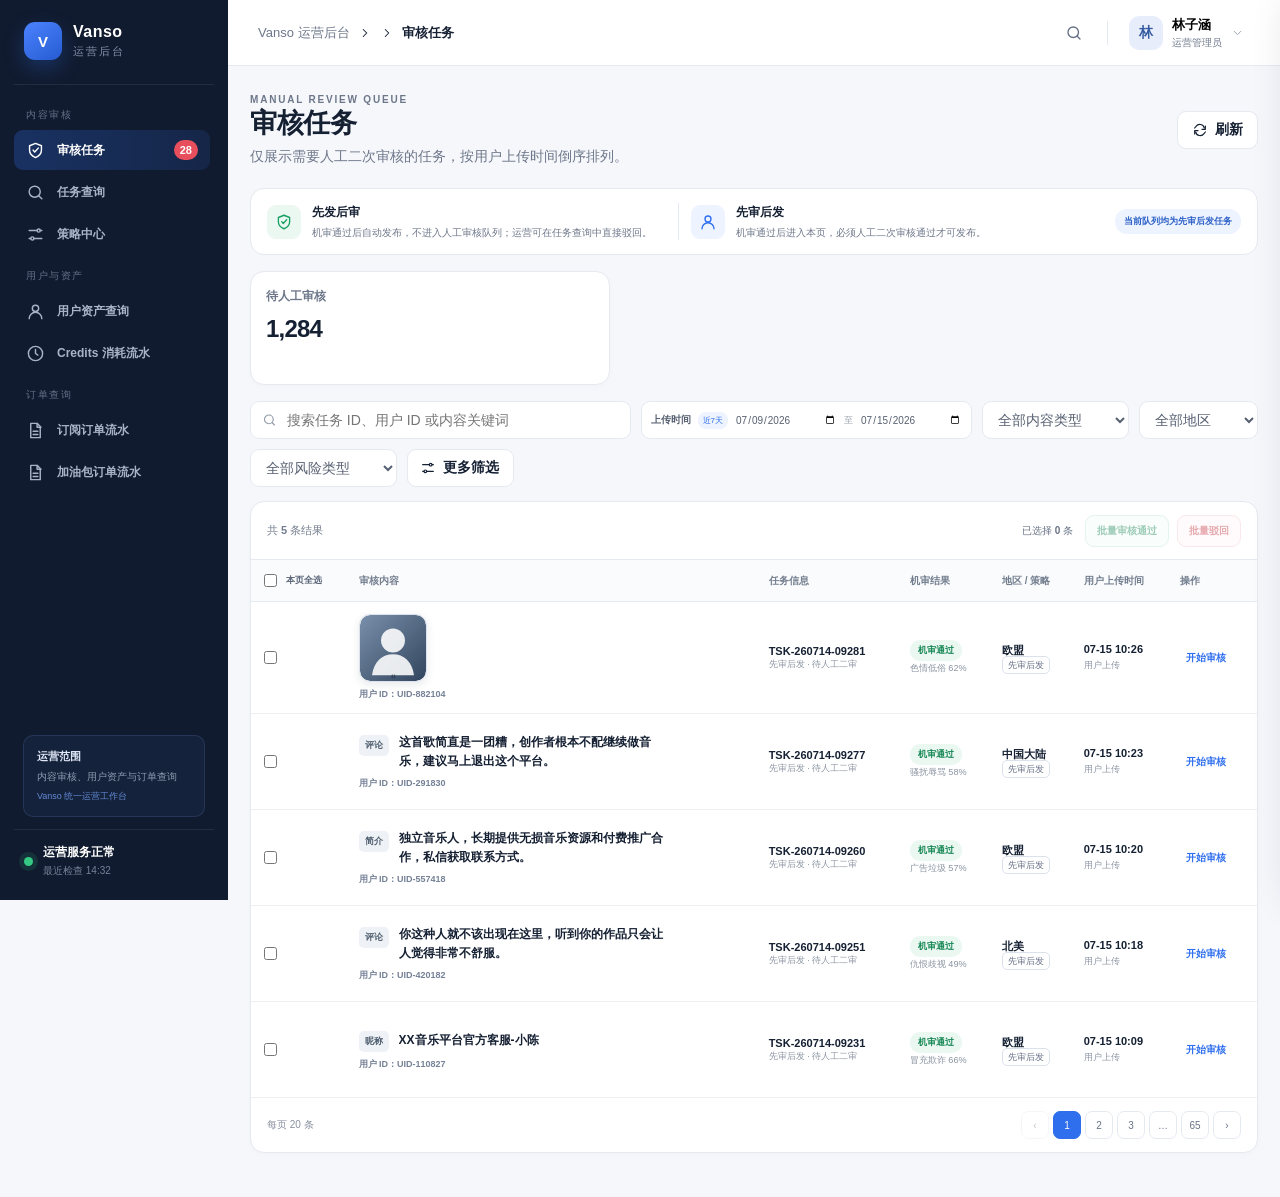
==== commit d9d4bff6: "Update Vanso operations admin prototype" ====
--- a/index.html
+++ b/index.html
@@ -3,7 +3,7 @@
 <head>
   <meta charset="UTF-8" />
   <meta name="viewport" content="width=device-width, initial-scale=1.0" />
-  <title>内容审核运营后台 · MVP</title>
+  <title>Vanso 运营后台</title>
   <link rel="stylesheet" href="styles.css" />
 </head>
 <body>
@@ -21,25 +21,30 @@
   </svg>
 
   <aside class="sidebar mvp-sidebar">
-    <div class="brand"><div class="brand-mark">审</div><div><strong>内容审核</strong><span>运营后台 · MVP</span></div></div>
+    <div class="brand"><div class="brand-mark">V</div><div><strong>Vanso</strong><span>运营后台</span></div></div>
     <nav id="mainNav">
-      <div class="nav-label">审核运营</div>
+      <div class="nav-label">内容审核</div>
       <a href="#reviews" data-page="reviews" class="active"><svg><use href="#i-check"/></svg><span>审核任务</span><em>28</em></a>
       <a href="#tasks" data-page="tasks"><svg><use href="#i-search"/></svg><span>任务查询</span></a>
-      <div class="nav-label">规则配置</div>
       <a href="#policies" data-page="policies"><svg><use href="#i-sliders"/></svg><span>策略中心</span></a>
+      <div class="nav-label">用户与资产</div>
+      <a href="#user-assets" data-page="user-assets"><svg><use href="#i-user"/></svg><span>用户资产查询</span></a>
+      <a href="#credit-ledger" data-page="credit-ledger"><svg><use href="#i-clock"/></svg><span>Credits 消耗流水</span></a>
+      <div class="nav-label">订单查询</div>
+      <a href="#subscription-orders" data-page="subscription-orders"><svg><use href="#i-file"/></svg><span>订阅订单流水</span></a>
+      <a href="#pack-orders" data-page="pack-orders"><svg><use href="#i-file"/></svg><span>加油包订单流水</span></a>
     </nav>
-    <div class="mvp-note"><b>MVP 范围</b><p>头像、昵称、简介、AI 音乐评论</p><span>机审 + 人工审核</span></div>
-    <div class="sidebar-foot"><span class="status-dot"></span><div><b>审核服务正常</b><small>最近检查 14:32</small></div></div>
+    <div class="mvp-note"><b>运营范围</b><p>内容审核、用户资产与订单查询</p><span>Vanso 统一运营工作台</span></div>
+    <div class="sidebar-foot"><span class="status-dot"></span><div><b>运营服务正常</b><small>最近检查 14:32</small></div></div>
   </aside>
 
   <main class="main-shell">
     <header class="topbar">
-      <div class="breadcrumb"><span>内容审核运营后台</span><svg><use href="#i-chevron"/></svg><strong id="crumbTitle">审核任务</strong></div>
+      <div class="breadcrumb"><span>Vanso 运营后台</span><svg><use href="#i-chevron"/></svg><span id="crumbParent" hidden></span><svg id="crumbParentChevron" hidden><use href="#i-chevron"/></svg><strong id="crumbTitle">审核任务</strong></div>
       <div class="top-actions">
         <button class="icon-btn" id="globalSearch" title="搜索任务"><svg><use href="#i-search"/></svg></button>
         <div class="divider"></div>
-        <button class="profile"><span class="avatar">林</span><span><b>林子涵</b><small>审核主管</small></span><svg><use href="#i-chevron"/></svg></button>
+        <button class="profile"><span class="avatar">林</span><span><b>林子涵</b><small>运营管理员</small></span><svg><use href="#i-chevron"/></svg></button>
       </div>
     </header>
 
@@ -109,6 +114,191 @@
 
         <div class="filter-bar"><label class="search-box"><svg><use href="#i-search"/></svg><input id="policySearch" placeholder="搜索策略名称或地区"/></label><select><option>全部状态</option><option>已生效</option></select><select><option>全部过审策略</option><option>先发后审</option><option>先审后发</option></select><div class="spacer"></div></div>
         <article class="panel table-panel"><div class="table-scroll"><table class="data-table"><thead><tr><th>策略名称</th><th>适用国家</th><th>过审策略</th><th>审核范围</th><th>机审通过后</th><th>状态</th><th>生效时间</th><th>操作</th></tr></thead><tbody id="policyTable"></tbody></table></div></article>
+      </section>
+
+      <section class="page" data-view="user-assets">
+        <div class="page-head compact">
+          <div><p class="eyebrow">USER ASSETS</p><h1>用户资产查询</h1><p>查询用户 Credit 余额和当前会员权益，并发起独立审批申请。</p></div>
+          <span class="scope-chip">页面只读查询</span>
+        </div>
+        <div class="filter-bar ops-filter-bar">
+          <label class="search-box"><svg><use href="#i-search"/></svg><input data-table-search placeholder="用户 ID、昵称" /></label>
+          <select><option>全部国家</option><option>中国</option><option>日本</option><option>英国</option><option>加拿大</option></select>
+          <select><option>全部会员套餐</option><option>未开通</option><option>Basic 月会员</option><option>Pro 月会员</option><option>Max 月会员</option></select>
+          <select><option>全部会员状态</option><option>有效</option><option>即将到期</option><option>未开通</option></select>
+          <div class="spacer"></div><button class="btn ghost" data-prototype-reset>重置</button><button class="btn primary" data-prototype-query>查询</button>
+        </div>
+        <article class="panel table-panel ops-panel">
+          <div class="table-meta"><span>共 <b>186,420</b> 位用户 · 数据更新时间 2026-07-26 10:18</span><span>资产或会员调整均需飞书审批</span></div>
+          <div class="table-scroll">
+            <table class="data-table ops-data-table">
+              <thead><tr><th>ID</th><th>头像</th><th>昵称</th><th>国家</th><th>账户余额</th><th>当前会员套餐</th><th>会员到期时间</th><th>操作</th></tr></thead>
+              <tbody>
+                <tr><td class="ledger-id">U-881204</td><td><img class="user-avatar" src="assets/avatar-1.png" alt="林雨晨头像"></td><td class="user-name-cell"><b>林雨晨</b><small>活跃用户</small></td><td>中国</td><td class="credit-amount">1,280 Credit</td><td><span class="badge membership-pro">Pro 月会员</span></td><td>2026-08-24 14:26</td><td><div class="row-actions"><button class="btn row-btn" data-route="credit-adjust">Credit 调整</button><button class="btn row-btn primary" data-route="membership">会员管理</button></div></td></tr>
+                <tr><td class="ledger-id">U-430152</td><td><img class="user-avatar" src="assets/avatar-2.png" alt="山田拓海头像"></td><td class="user-name-cell"><b>山田拓海</b><small>活跃用户</small></td><td>日本</td><td class="credit-amount">620 Credit</td><td><span class="badge info">Basic 月会员</span></td><td>2026-08-02 13:58</td><td><div class="row-actions"><button class="btn row-btn" data-route="credit-adjust">Credit 调整</button><button class="btn row-btn primary" data-route="membership">会员管理</button></div></td></tr>
+                <tr><td class="ledger-id">U-201944</td><td><img class="user-avatar" src="assets/avatar-3.png" alt="Emily Chen 头像"></td><td class="user-name-cell"><b>Emily Chen</b><small>近 7 日活跃</small></td><td>英国</td><td class="credit-amount">84 Credit</td><td><span class="badge neutral">未开通</span></td><td>—</td><td><div class="row-actions"><button class="btn row-btn" data-route="credit-adjust">Credit 调整</button><button class="btn row-btn primary" data-route="membership">会员管理</button></div></td></tr>
+                <tr><td class="ledger-id">U-719034</td><td><img class="user-avatar" src="assets/avatar-4.png" alt="Lucas Martin 头像"></td><td class="user-name-cell"><b>Lucas Martin</b><small>活跃用户</small></td><td>加拿大</td><td class="credit-amount">300 Credit</td><td><span class="badge info">Basic 月会员</span></td><td>2026-08-24 09:43</td><td><div class="row-actions"><button class="btn row-btn" data-route="credit-adjust">Credit 调整</button><button class="btn row-btn primary" data-route="membership">会员管理</button></div></td></tr>
+                <tr><td class="ledger-id">U-668291</td><td><img class="user-avatar" src="assets/avatar-5.png" alt="周芷晴头像"></td><td class="user-name-cell"><b>周芷晴</b><small>即将到期</small></td><td>中国香港</td><td class="credit-amount">50 Credit</td><td><span class="badge membership-pro">Pro 月会员</span></td><td><span class="badge warning">2026-07-28 23:06</span></td><td><div class="row-actions"><button class="btn row-btn" data-route="credit-adjust">Credit 调整</button><button class="btn row-btn primary" data-route="membership">会员管理</button></div></td></tr>
+                <tr><td class="ledger-id">U-775194</td><td><img class="user-avatar" src="assets/avatar-6.png" alt="김민준 头像"></td><td class="user-name-cell"><b>김민준</b><small>活跃用户</small></td><td>韩国</td><td class="credit-amount">2,040 Credit</td><td><span class="badge success">Max 月会员</span></td><td>2026-09-16 11:08</td><td><div class="row-actions"><button class="btn row-btn" data-route="credit-adjust">Credit 调整</button><button class="btn row-btn primary" data-route="membership">会员管理</button></div></td></tr>
+              </tbody>
+            </table>
+          </div>
+          <div class="pagination"><span>每页 20 条 · 第 1 / 9,321 页</span><div><button disabled>‹</button><button class="active">1</button><button>2</button><button>3</button><button>…</button><button>9321</button><button>›</button></div></div>
+        </article>
+      </section>
+
+      <section class="page" data-view="credit-adjust">
+        <div class="page-head compact">
+          <div><p class="eyebrow">CREDIT ADJUSTMENT</p><h1>Credit 增减管理</h1><p>为指定用户增加或减少 Credit，飞书流程审核通过后生效。</p></div>
+          <button class="btn ghost" data-route="user-assets">返回用户资产</button>
+        </div>
+        <div class="approval-banner"><svg><use href="#i-check"/></svg><div><b>所有 Credit 增减均需审批</b><p>增加 Credit 时必须设置有效期；审核成功后不可撤回。</p></div><span>飞书流程审核通过即可</span></div>
+        <article class="panel ops-form-card">
+            <div class="ops-card-head"><div><b>新建 Credit 调整申请</b><span>申请提交后在下方记录中跟踪</span></div></div>
+            <div class="ops-card-body">
+              <div class="selected-user"><img src="assets/avatar-1.png" alt="林雨晨头像"><div><b>林雨晨</b><span>U-881204 · 中国 · Pro 月会员</span></div><div class="selected-user-kpi"><small>当前余额</small><strong>1,280</strong></div></div>
+              <div class="ops-field-grid">
+                <label><span>调整类型</span><select><option>增加 Credit</option><option>减少 Credit</option></select></label>
+                <label><span>Credit 数量</span><input value="500"></label>
+                <label><span>Credit 有效期</span><input value="2026-08-25 23:59"><small class="field-tip warning-text">增加 Credit 时必填</small></label>
+                <label><span>申请原因</span><select><option>订阅异常补偿</option><option>客服补偿</option><option>异常资产回收</option></select></label>
+                <label class="full"><span>备注</span><textarea>用户升级后 Credit 发放异常，经客服核对需补发 500 Credit。</textarea></label>
+              </div>
+              <div class="form-footer"><button class="btn" data-route="user-assets">取消</button><button class="btn primary" data-prototype-submit>提交飞书审核</button></div>
+            </div>
+        </article>
+        <article class="panel table-panel ops-history">
+          <div class="ops-history-toolbar">
+            <div class="ops-history-title"><b>该用户 Credit 调整申请记录</b><span>审核中的申请可逐条撤回</span></div>
+            <label class="date-range-filter"><span>申请时间</span><em>近90天</em><input value="2026-05-01" type="date"><i>至</i><input value="2026-07-31" type="date"></label>
+            <select data-application-status-filter><option>全部审核状态</option><option>审核中</option><option>审核成功</option><option>审核驳回</option><option>已撤回</option></select>
+            <div class="spacer"></div><button class="btn ghost" data-prototype-reset>重置</button><button class="btn primary" data-prototype-query>查询</button>
+          </div>
+          <div class="table-scroll"><table class="data-table application-table"><thead><tr><th>申请单号</th><th>类型</th><th>数量</th><th>Credit 有效期</th><th>申请原因</th><th>发起人</th><th>审核状态</th><th>申请时间</th><th>操作</th></tr></thead><tbody>
+            <tr><td class="ledger-id">CA-260726-00128</td><td>增加</td><td class="credit-amount">+500</td><td>2026-08-25</td><td>订阅异常补偿</td><td>林子涵</td><td data-application-status><span class="badge warning">审核中</span></td><td>07-26 10:05</td><td><button class="row-operation danger-text" data-withdraw-application>撤回</button></td></tr>
+            <tr><td class="ledger-id">CA-260724-00124</td><td>减少</td><td class="credit-amount">-80</td><td>—</td><td>异常资产回收</td><td>周可</td><td data-application-status><span class="badge warning">审核中</span></td><td>07-24 16:32</td><td><button class="row-operation danger-text" data-withdraw-application>撤回</button></td></tr>
+            <tr><td class="ledger-id">CA-260712-00096</td><td>减少</td><td class="credit-amount">-100</td><td>—</td><td>异常资产回收</td><td>陈思远</td><td data-application-status><span class="badge success">审核成功</span></td><td>07-12 15:42</td><td class="empty-operation">—</td></tr>
+            <tr><td class="ledger-id">CA-260703-00071</td><td>增加</td><td class="credit-amount">+300</td><td>2026-08-02</td><td>客服补偿</td><td>林子涵</td><td data-application-status><span class="badge danger">审核驳回</span></td><td>07-03 11:20</td><td class="empty-operation">—</td></tr>
+          </tbody></table></div>
+        </article>
+      </section>
+
+      <section class="page" data-view="membership">
+        <div class="page-head compact">
+          <div><p class="eyebrow">MEMBERSHIP ENTITLEMENT</p><h1>会员权益管理</h1><p>新增、升级、降级或补发会员权益，并可在同一申请中手动附加 Credit。</p></div>
+          <button class="btn ghost" data-route="user-assets">返回用户资产</button>
+        </div>
+        <div class="approval-banner membership-banner"><svg><use href="#i-alert"/></svg><div><b>会员操作不会自动补发 Credit</b><p>需要补发时，必须手动填写附加 Credit 及其有效期。</p></div><span>飞书流程审核通过后生效</span></div>
+        <article class="panel ops-form-card membership-form-card">
+            <div class="ops-card-head"><div><b>新建会员权益申请</b><span>申请提交后在下方记录中跟踪</span></div></div>
+            <div class="ops-card-body">
+              <div class="selected-user"><img src="assets/avatar-1.png" alt="林雨晨头像"><div><b>林雨晨</b><span>U-881204 · 当前 Pro 月会员 · 2026-08-24 到期</span></div><div class="selected-user-kpi"><small>当前 Credit</small><strong>1,280</strong></div></div>
+              <div class="ops-field-grid three">
+                <label class="full"><span>操作类型</span><div class="segment-control" data-segment-group><button>新增</button><button class="active">升级</button><button>降级</button><button>补发</button></div></label>
+                <label><span>目标会员套餐</span><select><option>Max 月会员</option><option>Pro 月会员</option><option>Basic 月会员</option></select></label>
+                <label><span>生效时间</span><select><option>审核通过后立即生效</option><option>当前周期结束后生效</option></select></label>
+                <label><span>会员到期时间</span><input value="2026-09-24 23:59"></label>
+                <label><span>本次附加 Credit</span><input value="300"><small class="field-tip">可选填，默认 0</small></label>
+                <label><span>Credit 有效期</span><input value="2026-08-25 23:59"><small class="field-tip warning-text">附加 Credit 大于 0 时必填</small></label>
+                <label><span>申请原因</span><select><option>会员升级补偿</option><option>会员权益补发</option><option>客服补偿</option></select></label>
+                <label class="full"><span>备注</span><textarea>升级 Max 会员 1 个月，并手动附加 300 Credit。</textarea></label>
+              </div>
+              <div class="form-footer"><button class="btn" data-route="user-assets">取消</button><button class="btn primary" data-prototype-submit>提交飞书审核</button></div>
+            </div>
+        </article>
+        <article class="panel table-panel ops-history">
+          <div class="ops-history-toolbar">
+            <div class="ops-history-title"><b>该用户会员权益申请记录</b><span>审核中的申请可逐条撤回</span></div>
+            <label class="date-range-filter"><span>申请时间</span><em>近90天</em><input value="2026-05-01" type="date"><i>至</i><input value="2026-07-31" type="date"></label>
+            <select data-application-status-filter><option>全部审核状态</option><option>审核中</option><option>审核成功</option><option>审核驳回</option><option>已撤回</option></select>
+            <div class="spacer"></div><button class="btn ghost" data-prototype-reset>重置</button><button class="btn primary" data-prototype-query>查询</button>
+          </div>
+          <div class="table-scroll"><table class="data-table application-table"><thead><tr><th>申请单号</th><th>操作</th><th>目标套餐</th><th>会员 / Credit 有效期</th><th>附加 Credit</th><th>发起人</th><th>审核状态</th><th>申请时间</th><th>操作</th></tr></thead><tbody>
+            <tr><td class="ledger-id">ME-260726-00042</td><td>升级</td><td>Max 月会员</td><td class="user-name-cell"><b>会员 2026-09-24</b><small>Credit 2026-08-25</small></td><td>300</td><td>林子涵</td><td data-application-status><span class="badge warning">审核中</span></td><td>07-26 10:12</td><td><button class="row-operation danger-text" data-withdraw-application>撤回</button></td></tr>
+            <tr><td class="ledger-id">ME-260722-00039</td><td>降级</td><td>Basic 月会员</td><td class="user-name-cell"><b>会员 2026-08-24</b><small>Credit —</small></td><td>0</td><td>周可</td><td data-application-status><span class="badge warning">审核中</span></td><td>07-22 14:26</td><td><button class="row-operation danger-text" data-withdraw-application>撤回</button></td></tr>
+            <tr><td class="ledger-id">ME-260601-00018</td><td>补发</td><td>Pro 月会员</td><td class="user-name-cell"><b>会员 2026-08-24</b><small>Credit —</small></td><td>0</td><td>陈思远</td><td data-application-status><span class="badge success">审核成功</span></td><td>06-01 09:40</td><td class="empty-operation">—</td></tr>
+          </tbody></table></div>
+        </article>
+      </section>
+
+      <section class="page" data-view="credit-ledger">
+        <div class="page-head compact">
+          <div><p class="eyebrow">CREDIT USAGE LEDGER</p><h1>Credits 消耗与过期流水</h1><p>查询每笔 Credit 消耗或到期失效记录，核对余额变化和过期状态。</p></div>
+          <span class="scope-chip">页面只读</span>
+        </div>
+        <div class="ledger-rule"><svg><use href="#i-clock"/></svg><div><b>Credit 按到期时间优先消耗</b><p>流水展示本次资产变动及优先扣减 Credit 的到期时间。</p></div></div>
+        <div class="filter-bar ops-filter-bar">
+          <label class="search-box"><svg><use href="#i-search"/></svg><input data-table-search placeholder="用户 ID、昵称、业务单号" /></label>
+          <label class="date-range-filter"><span>发生时间</span><em>近31天</em><input value="2026-06-26" type="date"><i>至</i><input value="2026-07-26" type="date"></label>
+          <select><option>全部变动类型</option><option>消费</option><option>到期失效</option></select>
+          <select><option>全部消费场景</option><option>AI 歌曲生成</option><option>AI 编曲</option><option>人声分离</option></select>
+          <select><option>全部过期状态</option><option>未过期</option><option>已到期</option></select>
+          <div class="spacer"></div><button class="btn ghost" data-prototype-reset>重置</button><button class="btn primary" data-prototype-query>查询</button>
+        </div>
+        <article class="panel table-panel ops-panel">
+          <div class="table-meta"><span>共 <b>426,819</b> 条流水 · 数据更新时间 2026-07-26 10:18</span><span>无 Credit 批次汇总</span></div>
+          <div class="table-scroll"><table class="data-table ops-data-table"><thead><tr><th>流水 ID</th><th>用户</th><th>变动类型</th><th>消费场景 / 业务单号</th><th>变动 Credit</th><th>变动前 / 后</th><th>优先扣减 Credit 到期时间</th><th>过期状态</th><th>发生时间</th></tr></thead><tbody>
+            <tr><td class="ledger-id">CL-260726-88201</td><td class="user-name-cell"><b>U-881204</b><small>林雨晨</small></td><td><span class="badge info">消费</span></td><td class="user-name-cell"><b>AI 歌曲生成</b><small>GEN-260726-19082</small></td><td class="credit-amount">-20</td><td>1,300 → 1,280</td><td>2026-08-02 13:58</td><td><span class="badge success">未过期</span></td><td>07-26 10:16:42</td></tr>
+            <tr><td class="ledger-id">CL-260726-88177</td><td class="user-name-cell"><b>U-430152</b><small>山田拓海</small></td><td><span class="badge info">消费</span></td><td class="user-name-cell"><b>AI 编曲</b><small>ARR-260726-08214</small></td><td class="credit-amount">-30</td><td>650 → 620</td><td>2026-07-29 08:00</td><td><span class="badge success">未过期</span></td><td>07-26 10:02:19</td></tr>
+            <tr><td class="ledger-id">CL-260726-88036</td><td class="user-name-cell"><b>U-201944</b><small>Emily Chen</small></td><td><span class="badge danger">到期失效</span></td><td class="user-name-cell"><b>系统到期任务</b><small>EXP-260726-04109</small></td><td class="credit-amount">-16</td><td>100 → 84</td><td>2026-07-26 09:00</td><td><span class="badge danger">已到期</span></td><td>07-26 09:00:03</td></tr>
+            <tr><td class="ledger-id">CL-260725-87842</td><td class="user-name-cell"><b>U-719034</b><small>Lucas Martin</small></td><td><span class="badge info">消费</span></td><td class="user-name-cell"><b>人声分离</b><small>VOC-260725-77182</small></td><td class="credit-amount">-10</td><td>310 → 300</td><td>2026-08-12 23:59</td><td><span class="badge success">未过期</span></td><td>07-25 22:18:30</td></tr>
+            <tr><td class="ledger-id">CL-260725-87503</td><td class="user-name-cell"><b>U-668291</b><small>周芷晴</small></td><td><span class="badge danger">到期失效</span></td><td class="user-name-cell"><b>系统到期任务</b><small>EXP-260725-03881</small></td><td class="credit-amount">-80</td><td>130 → 50</td><td>2026-07-25 18:00</td><td><span class="badge danger">已到期</span></td><td>07-25 18:00:08</td></tr>
+          </tbody></table></div>
+          <div class="pagination"><span>每页 20 条 · 第 1 / 21,341 页</span><div><button disabled>‹</button><button class="active">1</button><button>2</button><button>3</button><button>…</button><button>21341</button><button>›</button></div></div>
+        </article>
+      </section>
+
+      <section class="page" data-view="subscription-orders">
+        <div class="page-head compact">
+          <div><p class="eyebrow">SUBSCRIPTION ORDERS</p><h1>订阅订单流水</h1><p>查询订阅订单、支付结果、订阅状态和 Credit 处理结果。</p></div>
+          <span class="scope-chip">简单订单流水</span>
+        </div>
+        <div class="filter-bar ops-filter-bar">
+          <label class="search-box"><svg><use href="#i-search"/></svg><input data-table-search placeholder="用户 ID、平台订单号、商店订单号" /></label>
+          <label class="date-range-filter"><span>购买时间</span><em>近31天</em><input value="2026-06-24" type="date"><i>至</i><input value="2026-07-24" type="date"></label>
+          <select><option>全部渠道</option><option>Apple</option><option>Google</option></select>
+          <select><option>全部交易类型</option><option>首购</option><option>续费</option><option>升级</option><option>降级预约</option><option>退款</option></select>
+          <select><option>全部状态</option><option>支付成功</option><option>处理中</option><option>无需支付</option></select>
+          <div class="spacer"></div><button class="btn ghost" data-prototype-reset>重置</button><button class="btn primary" data-prototype-query>查询</button>
+        </div>
+        <article class="panel table-panel ops-panel">
+          <div class="table-meta"><span>共 <b>8,426</b> 条结果 · 数据更新时间 2026-07-24 14:32</span><span>订单号仅展示，不支持点击详情</span></div>
+          <div class="table-scroll"><table class="data-table ops-data-table"><thead><tr><th>平台订单 / 商店订单</th><th>用户</th><th>渠道</th><th>交易类型 / 套餐</th><th>支付金额</th><th>订阅周期</th><th>Credit 结果</th><th>支付状态</th><th>业务状态</th></tr></thead><tbody>
+            <tr><td class="order-cell"><b>SUB-260724-09382</b><small>商店 MTL4X8•••921</small><small>07-24 14:26:08</small></td><td class="user-name-cell"><b>U-881204</b><small>美国</small></td><td><span class="badge info">Apple</span></td><td class="user-name-cell"><span class="badge membership-pro">升级</span><small>Basic → Pro</small></td><td class="money-cell">$19.99 USD</td><td class="user-name-cell"><b>07-24 ～ 08-24</b><small>续费 08-24</small></td><td class="user-name-cell"><b class="credit-plus">+203</b><small>应发 300 / 抵扣 97</small></td><td><span class="badge success">支付成功</span></td><td><span class="badge success">已生效</span></td></tr>
+            <tr><td class="order-cell"><b>SUB-260724-09211</b><small>商店 GPA.3382-•••-44218</small><small>07-24 13:58:42</small></td><td class="user-name-cell"><b>U-430152</b><small>日本</small></td><td><span class="badge success">Google</span></td><td class="user-name-cell"><span class="badge info">续费</span><small>Pro 月订阅</small></td><td class="money-cell">¥2,980 JPY</td><td class="user-name-cell"><b>07-24 ～ 08-24</b><small>续费 08-24</small></td><td class="user-name-cell"><b class="credit-plus">+300</b><small>完整周期发放</small></td><td><span class="badge success">支付成功</span></td><td><span class="badge success">已生效</span></td></tr>
+            <tr><td class="order-cell"><b>SUB-260724-08872</b><small>商店 MTL8P3•••407</small><small>07-24 12:16:10</small></td><td class="user-name-cell"><b>U-201944</b><small>英国</small></td><td><span class="badge info">Apple</span></td><td class="user-name-cell"><span class="badge neutral">降级预约</span><small>Pro → Basic</small></td><td class="money-cell">£0.00 GBP</td><td class="user-name-cell"><b>07-02 ～ 08-02</b><small>08-02 降级</small></td><td class="user-name-cell"><b>0</b><small>本周期不变</small></td><td><span class="badge neutral">无需支付</span></td><td><span class="badge info">预约成功</span></td></tr>
+            <tr><td class="order-cell"><b>SUB-260724-07125</b><small>商店 GPA.7741-•••-19006</small><small>07-24 09:43:29</small></td><td class="user-name-cell"><b>U-719034</b><small>加拿大</small></td><td><span class="badge success">Google</span></td><td class="user-name-cell"><span class="badge info">首购</span><small>Basic 月订阅</small></td><td class="money-cell">CA$9.99</td><td class="user-name-cell"><b>07-24 ～ 08-24</b><small>续费 08-24</small></td><td class="user-name-cell"><b class="credit-plus">+100</b><small>发放处理中</small></td><td><span class="badge warning">处理中</span></td><td><span class="badge warning">处理中</span></td></tr>
+            <tr><td class="order-cell"><b>SUB-260723-19842</b><small>商店 MTL2A6•••833</small><small>07-23 23:06:51</small></td><td class="user-name-cell"><b>U-668291</b><small>美国</small></td><td><span class="badge info">Apple</span></td><td class="user-name-cell"><span class="badge danger">退款</span><small>Pro 月订阅</small></td><td class="money-cell">$0.00 USD</td><td class="user-name-cell"><b>07-12 ～ 08-12</b><small>已撤销</small></td><td class="user-name-cell"><b>-184</b><small>退款已处理</small></td><td><span class="badge danger">已退款</span></td><td><span class="badge danger">已撤销</span></td></tr>
+          </tbody></table></div>
+          <div class="pagination"><span>每页 20 条 · 第 1 / 422 页</span><div><button disabled>‹</button><button class="active">1</button><button>2</button><button>3</button><button>…</button><button>422</button><button>›</button></div></div>
+        </article>
+      </section>
+
+      <section class="page" data-view="pack-orders">
+        <div class="page-head compact">
+          <div><p class="eyebrow">CREDIT PACK ORDERS</p><h1>加油包订单流水</h1><p>查询加油包订单、购买资格、Credit 数量、到账与到期时间。</p></div>
+          <span class="scope-chip">消耗类商品</span>
+        </div>
+        <div class="ledger-rule pack-rule"><svg><use href="#i-clock"/></svg><div><b>仅会员期间可购买，每笔 30 天有效</b><p>加油包使用与会员到期时间无关，Credit 按到期时间优先扣减。</p></div></div>
+        <div class="filter-bar ops-filter-bar">
+          <label class="search-box"><svg><use href="#i-search"/></svg><input data-table-search placeholder="用户 ID、平台订单号、商店订单号" /></label>
+          <label class="date-range-filter"><span>购买时间</span><em>近31天</em><input value="2026-06-24" type="date"><i>至</i><input value="2026-07-24" type="date"></label>
+          <select><option>全部渠道</option><option>Apple</option><option>Google</option></select>
+          <select><option>全部 SKU</option><option>S</option><option>L</option><option>XL</option></select>
+          <select><option>全部发放状态</option><option>发放成功</option><option>处理中</option></select>
+          <div class="spacer"></div><button class="btn ghost" data-prototype-reset>重置</button><button class="btn primary" data-prototype-query>查询</button>
+        </div>
+        <article class="panel table-panel ops-panel">
+          <div class="table-meta"><span>共 <b>3,826</b> 条结果 · 每笔购买对应一个独立 Credit 批次</span><span>订单号仅展示，不支持点击详情</span></div>
+          <div class="table-scroll"><table class="data-table ops-data-table"><thead><tr><th>平台订单 / 商店订单</th><th>用户</th><th>渠道</th><th>SKU</th><th>购买资格</th><th>支付金额</th><th>Credit 批次</th><th>到账 / 到期</th><th>发放状态</th></tr></thead><tbody>
+            <tr><td class="order-cell"><b>PKG-260724-03826</b><small>商店 MTL9Q2•••518</small><small>07-24 14:26:08</small></td><td class="user-name-cell"><b>U-881204</b><small>美国</small></td><td><span class="badge info">Apple</span></td><td class="sku-cell">L</td><td class="user-name-cell"><span class="badge success">会员有效</span><small>Pro · 至 08-24</small></td><td class="money-cell">$9.99 USD</td><td class="credit-amount">300</td><td class="user-name-cell"><b>07-24 14:26</b><small>08-23 14:26 到期</small></td><td><span class="badge success">发放成功</span></td></tr>
+            <tr><td class="order-cell"><b>PKG-260724-03825</b><small>商店 GPA.9924-•••-22173</small><small>07-24 14:19:31</small></td><td class="user-name-cell"><b>U-430152</b><small>日本</small></td><td><span class="badge success">Google</span></td><td class="sku-cell">S</td><td class="user-name-cell"><span class="badge success">会员有效</span><small>Basic · 至 08-02</small></td><td class="money-cell">¥680 JPY</td><td class="credit-amount">100</td><td class="user-name-cell"><b>07-24 14:20</b><small>08-23 14:20 到期</small></td><td><span class="badge success">发放成功</span></td></tr>
+            <tr><td class="order-cell"><b>PKG-260724-03791</b><small>商店 MTL4X8•••921</small><small>07-24 11:08:14</small></td><td class="user-name-cell"><b>U-775194</b><small>英国</small></td><td><span class="badge info">Apple</span></td><td class="sku-cell">XL</td><td class="user-name-cell"><span class="badge success">会员有效</span><small>Pro · 至 07-30</small></td><td class="money-cell">£12.99 GBP</td><td class="credit-amount">500</td><td class="user-name-cell"><b>07-24 11:09</b><small>08-23 11:09 到期</small></td><td><span class="badge success">发放成功</span></td></tr>
+            <tr><td class="order-cell"><b>PKG-260724-03684</b><small>商店 GPA.1183-•••-02845</small><small>07-24 08:42:52</small></td><td class="user-name-cell"><b>U-201944</b><small>加拿大</small></td><td><span class="badge success">Google</span></td><td class="sku-cell">L</td><td class="user-name-cell"><span class="badge danger">资格异常</span><small>会话已过期</small></td><td class="money-cell">CA$12.99</td><td class="credit-amount">—</td><td class="user-name-cell"><b>—</b><small>尚未发放</small></td><td><span class="badge warning">处理中</span></td></tr>
+            <tr><td class="order-cell"><b>PKG-260723-03576</b><small>商店 MTL7B1•••264</small><small>07-23 21:51:06</small></td><td class="user-name-cell"><b>U-668291</b><small>美国</small></td><td><span class="badge info">Apple</span></td><td class="sku-cell">S</td><td class="user-name-cell"><span class="badge success">会员有效</span><small>Basic · 至 07-26</small></td><td class="money-cell">$3.99 USD</td><td class="credit-amount">100</td><td class="user-name-cell"><b>07-23 21:52</b><small>08-22 21:52 到期</small></td><td><span class="badge success">发放成功</span></td></tr>
+          </tbody></table></div>
+          <div class="pagination"><span>每页 20 条 · 第 1 / 192 页</span><div><button disabled>‹</button><button class="active">1</button><button>2</button><button>3</button><button>…</button><button>192</button><button>›</button></div></div>
+        </article>
       </section>
     </div>
   </main>
@@ -140,7 +330,7 @@
     <div class="confirm-icon"><svg><use href="#i-alert"/></svg></div><h2>确认驳回该内容？</h2><p>驳回后内容将立即下架，任务进入不可编辑终态，无法再次修改审核结论。</p><label><span>驳回原因</span><select id="rejectReason"><option value="">请选择原因</option><option>色情低俗</option><option>骚扰辱骂</option><option>广告垃圾</option><option>其他违规</option></select></label><div><button class="btn ghost" data-close-confirm>取消</button><button class="btn danger" id="confirmReject">确认驳回</button></div>
   </div>
 
-  <div class="command-palette" id="commandPalette"><div class="command-box"><svg><use href="#i-search"/></svg><input autofocus placeholder="搜索任务或用户…"/><kbd>ESC</kbd></div><div class="command-results"><span>MVP 快速跳转</span><button data-route="reviews"><svg><use href="#i-check"/></svg>审核任务<small>1,284 条待处理</small></button><button data-route="tasks"><svg><use href="#i-search"/></svg>任务查询<small>查询与运营驳回</small></button><button data-route="policies"><svg><use href="#i-sliders"/></svg>策略中心<small>42 个运营地区</small></button></div></div>
+  <div class="command-palette" id="commandPalette"><div class="command-box"><svg><use href="#i-search"/></svg><input autofocus placeholder="搜索功能或用户…"/><kbd>ESC</kbd></div><div class="command-results"><span>Vanso 运营后台快速跳转</span><button data-route="reviews"><svg><use href="#i-check"/></svg>审核任务<small>1,284 条待处理</small></button><button data-route="tasks"><svg><use href="#i-search"/></svg>任务查询<small>查询与运营驳回</small></button><button data-route="policies"><svg><use href="#i-sliders"/></svg>策略中心<small>内容审核规则</small></button><button data-route="user-assets"><svg><use href="#i-user"/></svg>用户资产查询<small>余额与会员权益</small></button><button data-route="credit-ledger"><svg><use href="#i-clock"/></svg>Credits 消耗流水<small>消费与过期</small></button><button data-route="subscription-orders"><svg><use href="#i-file"/></svg>订阅订单流水<small>支付与业务状态</small></button><button data-route="pack-orders"><svg><use href="#i-file"/></svg>加油包订单流水<small>到账与到期</small></button></div></div>
   <div class="toast" id="toast"><svg><use href="#i-check"/></svg><span>操作成功</span></div>
   <script src="app.js"></script>
 </body>
--- a/styles.css
+++ b/styles.css
@@ -26,3 +26,77 @@
 .no-check-banner{background:linear-gradient(110deg,#fff9ec,#fff);border-color:#efdfb6}.no-check-banner .default-stats{border-left-color:#eadfca}.no-check-banner .default-stats b{color:#936716!important}.region-single-select label{position:relative}.region-single-select label small{margin-left:auto;font-size:8px;color:#9aa2ae}.region-single-select label.used{color:#a5acb7;background:#f1f3f5;border-radius:5px;padding:5px 6px}.region-single-select label.used input{cursor:not-allowed}.region-single-select input[type="radio"]{accent-color:var(--blue)}
 .policy-scope-group{height:auto;min-height:42px;gap:10px;padding:6px 8px;flex-wrap:wrap}.policy-scope-group label{min-height:29px;padding:5px 8px;border-radius:7px;white-space:nowrap}.policy-scope-group input{width:auto!important;height:auto!important;box-shadow:none!important;accent-color:var(--blue)}.policy-scope-group label.scope-used{background:#eef0f3;color:#9aa2ae;cursor:not-allowed}.policy-scope-group label.scope-used input{accent-color:#aeb5c0;cursor:not-allowed}.policy-scope-group small{font-size:8px;color:#8e97a5;margin-left:3px}.policy-scope-group label.scope-used small:before{content:"· ";}
 .time-filter-bar{flex-wrap:wrap}.date-range-filter{height:38px;display:flex;align-items:center;gap:7px;padding:0 9px;border:1px solid var(--line);border-radius:9px;background:#fff;color:#687386;white-space:nowrap}.date-range-filter>span{font-size:10px;font-weight:700;color:#566071}.date-range-filter>em{font-size:8px;font-style:normal;color:#2f6fed;background:#edf3ff;border-radius:8px;padding:3px 5px}.date-range-filter>i{font-size:9px;font-style:normal;color:#9aa2ae}.date-range-filter input{width:112px;border:0;outline:0;background:transparent;color:#566071;font-size:10px;padding:0}.date-range-filter:focus-within{border-color:#8caef4;box-shadow:0 0 0 3px rgba(47,111,237,.09)}.reviewer-account b,.reviewer-account small,.detected-time-cell b,.detected-time-cell small{display:block}.reviewer-account b{font-size:11px}.reviewer-account small{font-size:9px;margin-top:4px;color:#6d7c92}.reviewer-empty{font-size:10px;color:#939ba8}.detected-time-cell b{font-size:10px}.detected-time-cell small{font-size:9px;margin-top:4px}
+
+/* Vanso unified operations workspace */
+.mvp-sidebar nav{min-height:0;overflow-y:auto;padding-right:4px;scrollbar-width:thin;scrollbar-color:rgba(126,145,180,.35) transparent}.mvp-sidebar nav::-webkit-scrollbar{width:4px}.mvp-sidebar nav::-webkit-scrollbar-thumb{background:rgba(126,145,180,.35);border-radius:4px}.mvp-sidebar nav a{height:40px;margin:2px 0;font-size:12px}.mvp-sidebar .nav-label{padding-top:13px}.mvp-sidebar .mvp-note{margin-top:8px;margin-bottom:12px;flex:0 0 auto}.scope-chip{font-size:10px;font-weight:700;color:#2d61c7;background:#edf3ff;border:1px solid #dce7fd;border-radius:14px;padding:7px 10px;white-space:nowrap}.ops-filter-bar{flex-wrap:wrap}.ops-filter-bar .search-box{min-width:260px}.ops-panel .table-meta{min-height:50px;height:auto}.ops-panel .table-meta>span:last-child{color:#8b94a2}.ops-data-table td{height:66px}.ledger-id{font-weight:750;color:#2f6fed}.user-avatar{display:block;width:38px;height:38px;object-fit:cover;border-radius:10px;border:1px solid #e2e7ef}.user-name-cell b,.user-name-cell small,.order-cell b,.order-cell small{display:block}.user-name-cell b,.order-cell b{font-size:11px}.user-name-cell small,.order-cell small{font-size:9px;color:#8b94a2;margin-top:4px}.order-cell b{color:#263852;letter-spacing:.1px}.credit-amount,.money-cell{font-weight:750;color:#1c2b43}.credit-plus{color:#138453}.membership-pro{background:#f0edff;color:#694fbd}.row-actions{display:flex;gap:7px}.btn.row-btn{min-height:30px;padding:5px 9px;font-size:9px;white-space:nowrap}.sku-cell{font-weight:800;font-size:12px!important;color:#273b5a}.ledger-rule,.approval-banner{display:flex;align-items:center;gap:12px;border:1px solid #d8e4fb;background:#f4f7ff;border-radius:11px;padding:13px 15px;margin-bottom:16px}.ledger-rule svg,.approval-banner svg{width:18px;flex:0 0 auto;color:#2f6fed}.ledger-rule>div,.approval-banner>div{flex:1}.ledger-rule b,.approval-banner b{font-size:12px}.ledger-rule p,.approval-banner p{margin:4px 0 0;color:#64728a;font-size:10px}.approval-banner>span{font-size:9px;font-weight:700;color:#2d61c7;background:#fff;border-radius:12px;padding:6px 9px;white-space:nowrap}.membership-banner{background:#fff9ed;border-color:#efdfb6}.membership-banner svg{color:#c07808}.membership-banner>span{color:#936716}.pack-rule{background:#f2faf6;border-color:#cfe9db}.pack-rule svg{color:#168654}.ops-form-layout{display:grid;grid-template-columns:minmax(0,1.65fr) minmax(280px,.65fr);gap:16px;align-items:start}.ops-form-card,.approval-side-card{overflow:hidden}.ops-card-head{min-height:58px;border-bottom:1px solid var(--line);padding:14px 18px;display:flex;align-items:center;justify-content:space-between}.ops-card-head b,.ops-card-head span{display:block}.ops-card-head b{font-size:13px}.ops-card-head div>span{font-size:9px;color:#8b94a2;margin-top:4px}.ops-card-body{padding:18px}.selected-user{display:flex;align-items:center;gap:11px;padding:13px 14px;background:#f7f9fc;border:1px solid #e8ecf2;border-radius:10px;margin-bottom:17px}.selected-user>img{width:44px;height:44px;object-fit:cover;border-radius:11px}.selected-user>div:nth-child(2){flex:1}.selected-user b,.selected-user span,.selected-user-kpi small,.selected-user-kpi strong{display:block}.selected-user b{font-size:13px}.selected-user span{font-size:9px;color:#758196;margin-top:4px}.selected-user-kpi{text-align:right;padding-left:20px;border-left:1px solid #e1e6ed}.selected-user-kpi small{font-size:9px;color:#8791a0}.selected-user-kpi strong{font-size:20px;margin-top:4px}.ops-field-grid{display:grid;grid-template-columns:1fr 1fr;gap:14px}.ops-field-grid.three{grid-template-columns:repeat(3,1fr)}.ops-field-grid label{display:block;min-width:0}.ops-field-grid label.full{grid-column:1/-1}.ops-field-grid label>span{display:block;font-size:10px;font-weight:700;color:#596477;margin-bottom:6px}.ops-field-grid input,.ops-field-grid select,.ops-field-grid textarea{width:100%;border:1px solid var(--line);border-radius:9px;background:#fff;color:#344054;outline:0}.ops-field-grid input,.ops-field-grid select{height:39px;padding:0 10px}.ops-field-grid textarea{min-height:76px;resize:vertical;padding:10px;line-height:1.55}.ops-field-grid input:focus,.ops-field-grid select:focus,.ops-field-grid textarea:focus{border-color:#8caef4;box-shadow:0 0 0 3px rgba(47,111,237,.09)}.field-tip{display:block;font-size:8px;color:#8b94a2;margin-top:5px}.warning-text{color:#ad6c00}.segment-control{height:39px;display:flex;align-items:center;background:#f3f5f8;padding:3px;border-radius:9px}.segment-control button{flex:1;height:33px;border:0;background:transparent;border-radius:7px;color:#747e8f;font-size:10px}.segment-control button.active{background:#fff;color:#2f6fed;font-weight:750;box-shadow:0 1px 5px rgba(20,30,50,.12)}.form-footer{display:flex;justify-content:flex-end;gap:9px;margin-top:18px;padding-top:15px;border-top:1px solid #edf0f4}.approval-side-card{padding-bottom:18px}.approval-status{display:flex;align-items:center;gap:11px;margin:17px 18px 13px;padding:14px;background:#fff8e8;border:1px solid #f2e1b7;border-radius:10px}.status-orb{width:10px;height:10px;border-radius:50%;background:#d98d13;box-shadow:0 0 0 5px rgba(217,141,19,.12)}.approval-status b,.approval-status p{display:block;margin:0}.approval-status b{font-size:13px;color:#86590d}.approval-status p{font-size:9px;color:#9a7c47;margin-top:4px}.approval-facts{margin:0 18px;display:grid;grid-template-columns:1fr 1fr;border:1px solid var(--line);border-radius:9px;overflow:hidden}.approval-facts>div{padding:11px;border-right:1px solid var(--line);border-bottom:1px solid var(--line)}.approval-facts>div:nth-child(2n){border-right:0}.approval-facts>div:nth-last-child(-n+2){border-bottom:0}.approval-facts dt{font-size:8px;color:#929aa7}.approval-facts dd{font-size:10px;font-weight:700;margin:5px 0 0;color:#344054}.approval-note{font-size:9px;line-height:1.6;color:#687386;background:#f7f8fa;border-radius:8px;padding:10px;margin:13px 18px}.full-btn{width:calc(100% - 36px);margin:0 18px}.ops-history{margin-top:16px}.command-results{max-height:430px;overflow-y:auto}.command-palette{top:70px}
+@media(max-width:1380px){.ops-form-layout{grid-template-columns:minmax(0,1.5fr) 300px}.ops-field-grid.three{grid-template-columns:1fr 1fr}.ops-filter-bar .search-box{min-width:230px}.ops-filter-bar select{max-width:150px}.date-range-filter input{width:102px}}
+.btn:disabled{cursor:not-allowed;opacity:.5;box-shadow:none}
+@media(max-height:800px){.mvp-sidebar{padding-top:16px;padding-bottom:14px}.mvp-sidebar .brand{padding-bottom:14px}.mvp-sidebar .mvp-note{display:none}.mvp-sidebar nav a{height:38px}.mvp-sidebar .sidebar-foot{padding-top:10px}}
+
+/* User asset application workflow — approved adjustment A */
+.ops-form-card{overflow:hidden;margin-bottom:16px}
+.ops-history{margin-top:0;overflow:hidden}
+.ops-history-toolbar{min-height:58px;padding:9px 14px;border-bottom:1px solid var(--line);display:flex;align-items:center;gap:9px;flex-wrap:wrap}
+.ops-history-title{min-width:220px;margin-right:3px}
+.ops-history-title b,.ops-history-title span{display:block}
+.ops-history-title b{font-size:12px}
+.ops-history-title span{font-size:9px;color:#8b94a2;margin-top:4px}
+.ops-history-toolbar .date-range-filter{margin:0}
+.ops-history-toolbar select{height:38px;border:1px solid var(--line);border-radius:9px;background:#fff;padding:0 30px 0 11px;color:#566071;outline:0}
+.ops-history-toolbar select:focus{border-color:#8caef4;box-shadow:0 0 0 3px rgba(47,111,237,.09)}
+.ops-history-toolbar .btn{min-height:34px;padding:7px 12px;font-size:10px}
+.application-table th{height:38px}
+.application-table td{height:52px;padding-top:9px;padding-bottom:9px}
+.row-operation{border:0;background:transparent;padding:0;font-size:10px;font-weight:750}
+.danger-text{color:#ce3542}
+.empty-operation{color:#a5acb7}
+.membership-form-card .ops-card-body{padding-bottom:15px}
+.membership-form-card .ops-field-grid{gap:11px 14px}
+.membership-form-card .ops-field-grid textarea{min-height:58px}
+.membership-form-card .form-footer{margin-top:13px;padding-top:11px}
+section[data-view="credit-adjust"] .page-head,
+section[data-view="membership"] .page-head{margin-bottom:12px}
+section[data-view="credit-adjust"] .approval-banner,
+section[data-view="membership"] .approval-banner{min-height:58px;padding:10px 14px;margin-bottom:12px}
+section[data-view="credit-adjust"] .ops-card-head,
+section[data-view="membership"] .ops-card-head{min-height:50px;padding:11px 16px}
+section[data-view="credit-adjust"] .ops-card-body,
+section[data-view="membership"] .ops-card-body{padding:14px 16px 12px}
+section[data-view="credit-adjust"] .selected-user,
+section[data-view="membership"] .selected-user{padding:9px 12px;margin-bottom:12px}
+section[data-view="credit-adjust"] .selected-user>img,
+section[data-view="membership"] .selected-user>img{width:42px;height:42px}
+section[data-view="credit-adjust"] .ops-field-grid,
+section[data-view="membership"] .ops-field-grid{gap:10px 12px}
+section[data-view="credit-adjust"] .ops-field-grid label>span,
+section[data-view="membership"] .ops-field-grid label>span{margin-bottom:5px}
+section[data-view="credit-adjust"] .ops-field-grid input,
+section[data-view="credit-adjust"] .ops-field-grid select,
+section[data-view="membership"] .ops-field-grid input,
+section[data-view="membership"] .ops-field-grid select{height:36px}
+section[data-view="credit-adjust"] .ops-field-grid textarea,
+section[data-view="membership"] .ops-field-grid textarea{min-height:56px}
+section[data-view="credit-adjust"] .form-footer,
+section[data-view="membership"] .form-footer{margin-top:12px;padding-top:10px}
+section[data-view="credit-adjust"] .ops-form-card,
+section[data-view="membership"] .ops-form-card{margin-bottom:12px}
+section[data-view="credit-adjust"] .ops-history-toolbar,
+section[data-view="membership"] .ops-history-toolbar{min-height:54px}
+section[data-view="credit-adjust"] .application-table th,
+section[data-view="membership"] .application-table th{height:36px;padding-top:9px;padding-bottom:9px}
+section[data-view="credit-adjust"] .application-table td,
+section[data-view="membership"] .application-table td{height:44px;padding-top:7px;padding-bottom:7px}
+section[data-view="membership"] .page-head{margin-bottom:10px}
+section[data-view="membership"] .ops-card-body{padding:12px 16px 10px}
+section[data-view="membership"] .ops-field-grid{gap:8px 12px}
+section[data-view="membership"] .segment-control{height:36px}
+section[data-view="membership"] .segment-control button{height:30px}
+section[data-view="membership"] .ops-field-grid textarea{min-height:48px}
+section[data-view="membership"] .field-tip{margin-top:2px}
+section[data-view="membership"] .form-footer{margin-top:8px;padding-top:8px}
+section[data-view="membership"] .ops-history-toolbar{padding-top:7px;padding-bottom:7px}
+section[data-view="membership"] .application-table td{height:40px;padding-top:5px;padding-bottom:5px}
+@media(max-width:1380px){
+  .ops-history-title{width:100%}
+  .ops-history-toolbar .spacer{display:none}
+}
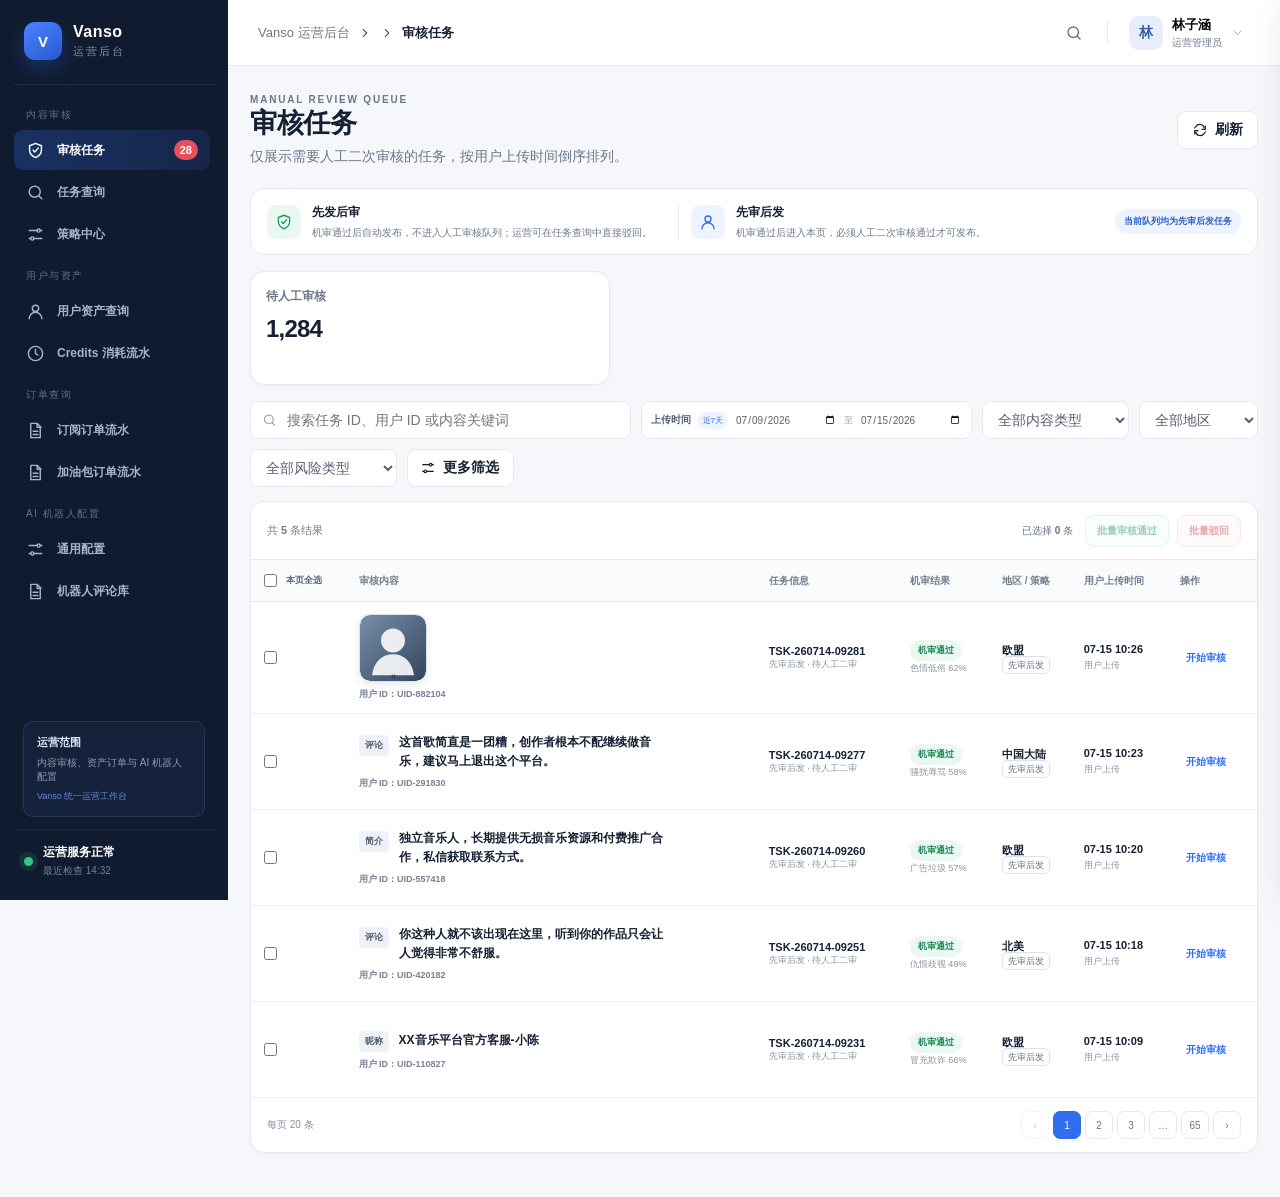
==== commit b21c0be5: "Add AI robot configuration to Vanso operations admin" ====
--- a/index.html
+++ b/index.html
@@ -33,8 +33,11 @@
       <div class="nav-label">订单查询</div>
       <a href="#subscription-orders" data-page="subscription-orders"><svg><use href="#i-file"/></svg><span>订阅订单流水</span></a>
       <a href="#pack-orders" data-page="pack-orders"><svg><use href="#i-file"/></svg><span>加油包订单流水</span></a>
+      <div class="nav-label">AI 机器人配置</div>
+      <a href="#robot-general" data-page="robot-general"><svg><use href="#i-sliders"/></svg><span>通用配置</span></a>
+      <a href="#robot-library" data-page="robot-library"><svg><use href="#i-file"/></svg><span>机器人评论库</span></a>
     </nav>
-    <div class="mvp-note"><b>运营范围</b><p>内容审核、用户资产与订单查询</p><span>Vanso 统一运营工作台</span></div>
+    <div class="mvp-note"><b>运营范围</b><p>内容审核、资产订单与 AI 机器人配置</p><span>Vanso 统一运营工作台</span></div>
     <div class="sidebar-foot"><span class="status-dot"></span><div><b>运营服务正常</b><small>最近检查 14:32</small></div></div>
   </aside>
 
@@ -300,6 +303,14 @@
           <div class="pagination"><span>每页 20 条 · 第 1 / 192 页</span><div><button disabled>‹</button><button class="active">1</button><button>2</button><button>3</button><button>…</button><button>192</button><button>›</button></div></div>
         </article>
       </section>
+
+      <section class="page robot-config-page" data-view="robot-general">
+        <iframe class="robot-config-frame" src="robot-config.html?embed=1#general-config" title="AI 机器人通用配置"></iframe>
+      </section>
+
+      <section class="page robot-config-page" data-view="robot-library">
+        <iframe class="robot-config-frame" src="robot-config.html?embed=1#comment-library" title="机器人评论库"></iframe>
+      </section>
     </div>
   </main>
 
@@ -330,7 +341,7 @@
     <div class="confirm-icon"><svg><use href="#i-alert"/></svg></div><h2>确认驳回该内容？</h2><p>驳回后内容将立即下架，任务进入不可编辑终态，无法再次修改审核结论。</p><label><span>驳回原因</span><select id="rejectReason"><option value="">请选择原因</option><option>色情低俗</option><option>骚扰辱骂</option><option>广告垃圾</option><option>其他违规</option></select></label><div><button class="btn ghost" data-close-confirm>取消</button><button class="btn danger" id="confirmReject">确认驳回</button></div>
   </div>
 
-  <div class="command-palette" id="commandPalette"><div class="command-box"><svg><use href="#i-search"/></svg><input autofocus placeholder="搜索功能或用户…"/><kbd>ESC</kbd></div><div class="command-results"><span>Vanso 运营后台快速跳转</span><button data-route="reviews"><svg><use href="#i-check"/></svg>审核任务<small>1,284 条待处理</small></button><button data-route="tasks"><svg><use href="#i-search"/></svg>任务查询<small>查询与运营驳回</small></button><button data-route="policies"><svg><use href="#i-sliders"/></svg>策略中心<small>内容审核规则</small></button><button data-route="user-assets"><svg><use href="#i-user"/></svg>用户资产查询<small>余额与会员权益</small></button><button data-route="credit-ledger"><svg><use href="#i-clock"/></svg>Credits 消耗流水<small>消费与过期</small></button><button data-route="subscription-orders"><svg><use href="#i-file"/></svg>订阅订单流水<small>支付与业务状态</small></button><button data-route="pack-orders"><svg><use href="#i-file"/></svg>加油包订单流水<small>到账与到期</small></button></div></div>
+  <div class="command-palette" id="commandPalette"><div class="command-box"><svg><use href="#i-search"/></svg><input autofocus placeholder="搜索功能或用户…"/><kbd>ESC</kbd></div><div class="command-results"><span>Vanso 运营后台快速跳转</span><button data-route="reviews"><svg><use href="#i-check"/></svg>审核任务<small>1,284 条待处理</small></button><button data-route="tasks"><svg><use href="#i-search"/></svg>任务查询<small>查询与运营驳回</small></button><button data-route="policies"><svg><use href="#i-sliders"/></svg>策略中心<small>内容审核规则</small></button><button data-route="user-assets"><svg><use href="#i-user"/></svg>用户资产查询<small>余额与会员权益</small></button><button data-route="credit-ledger"><svg><use href="#i-clock"/></svg>Credits 消耗流水<small>消费与过期</small></button><button data-route="subscription-orders"><svg><use href="#i-file"/></svg>订阅订单流水<small>支付与业务状态</small></button><button data-route="pack-orders"><svg><use href="#i-file"/></svg>加油包订单流水<small>到账与到期</small></button><button data-route="robot-general"><svg><use href="#i-sliders"/></svg>AI 机器人通用配置<small>评论、轻互动与繁荣度回填</small></button><button data-route="robot-library"><svg><use href="#i-file"/></svg>机器人评论库<small>上传、新增与删除</small></button></div></div>
   <div class="toast" id="toast"><svg><use href="#i-check"/></svg><span>操作成功</span></div>
   <script src="app.js"></script>
 </body>
--- a/styles.css
+++ b/styles.css
@@ -100,3 +100,9 @@
   .ops-history-title{width:100%}
   .ops-history-toolbar .spacer{display:none}
 }
+
+/* AI robot configuration — embedded in the unified operations workspace */
+body.robot-config-active{overflow:hidden}
+body.robot-config-active .page-wrap{height:calc(100vh - 66px);max-width:none;padding:20px 22px 0}
+.robot-config-page{height:100%;margin:0}
+.robot-config-frame{display:block;width:100%;height:100%;min-height:0;border:0;background:transparent}
